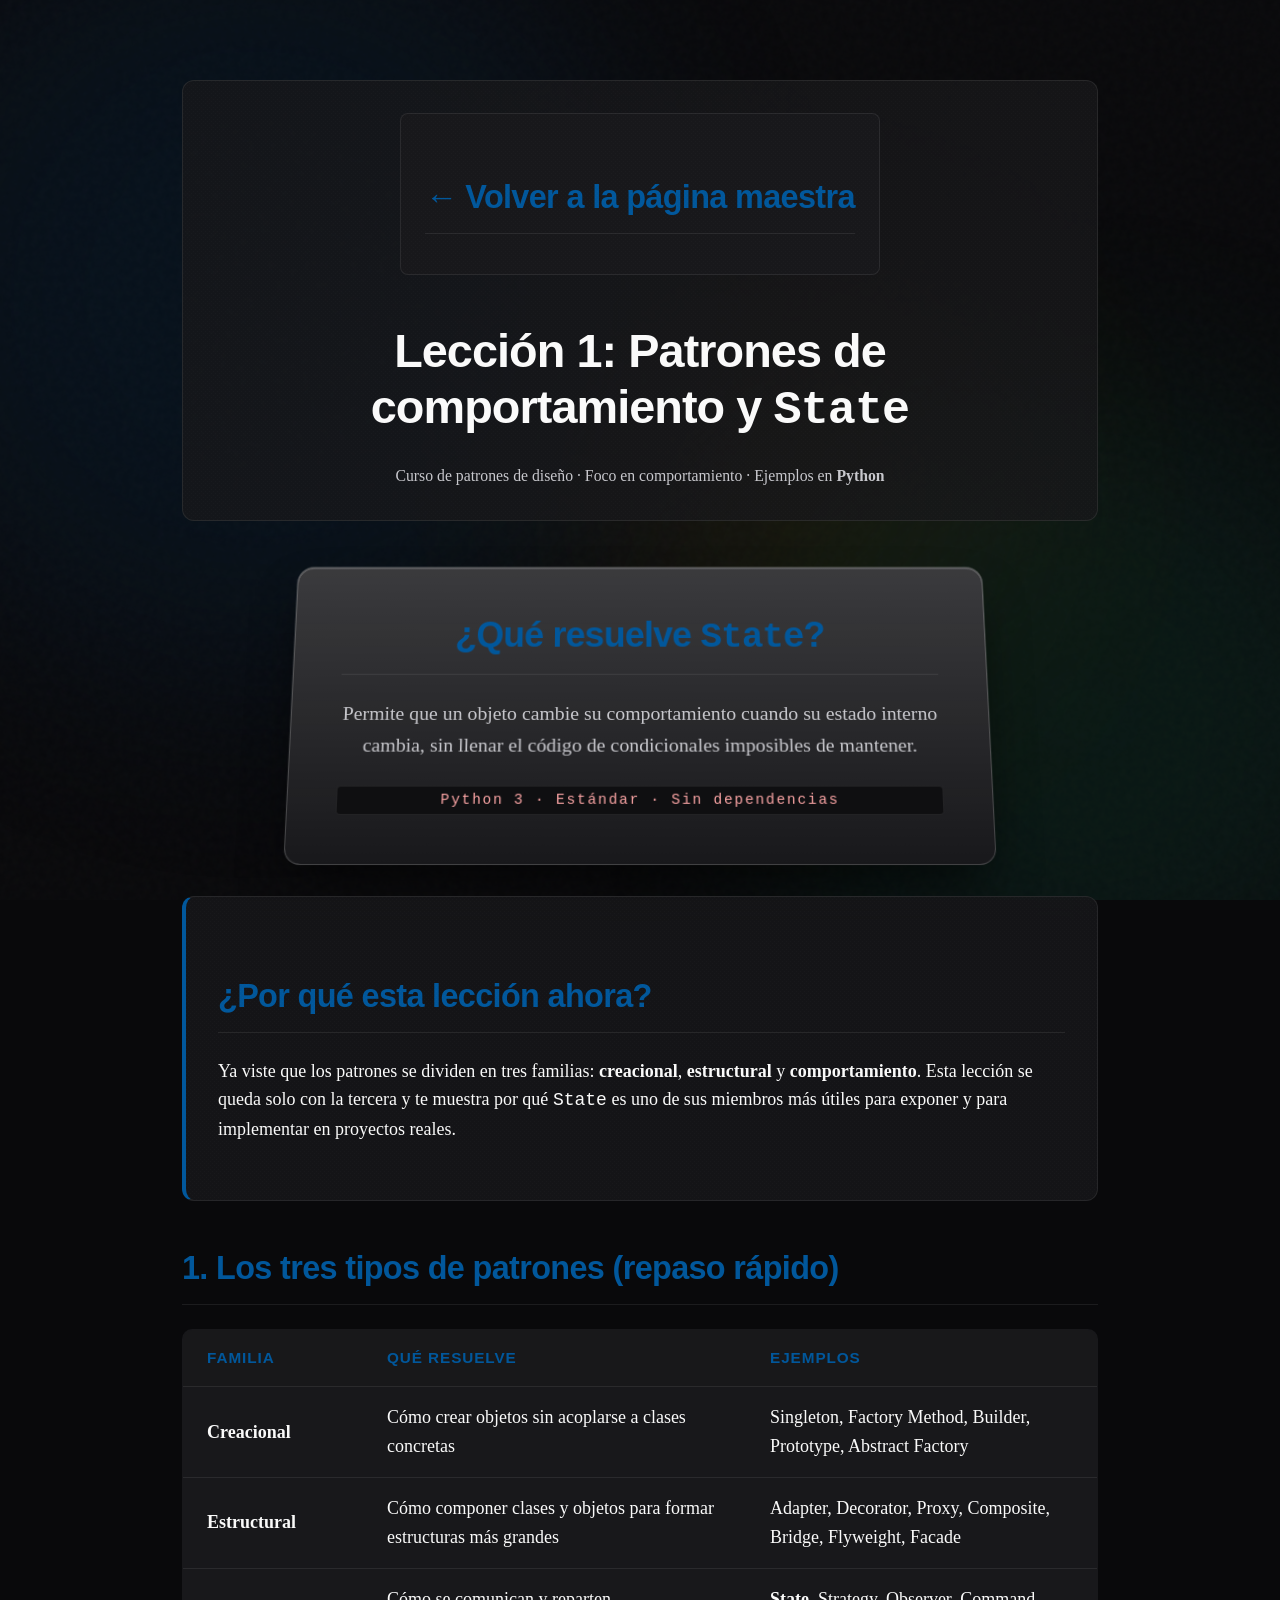
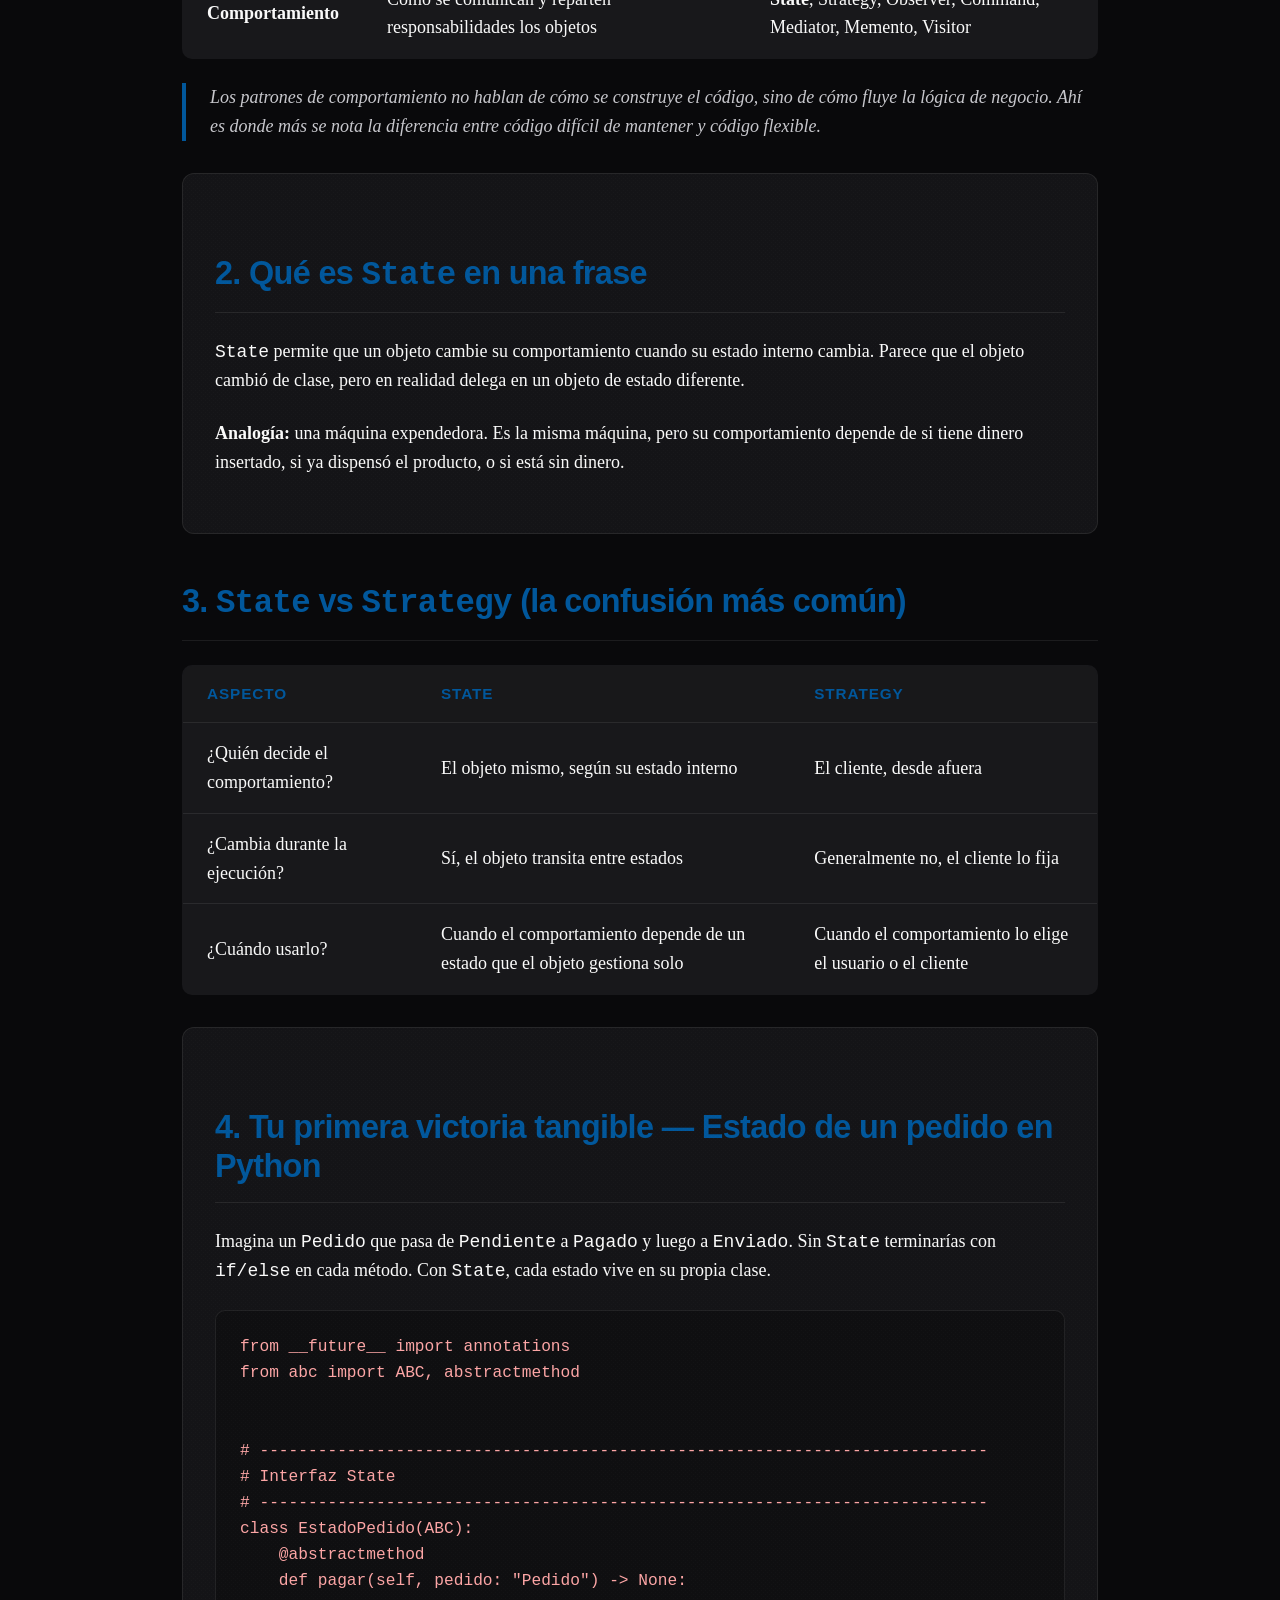
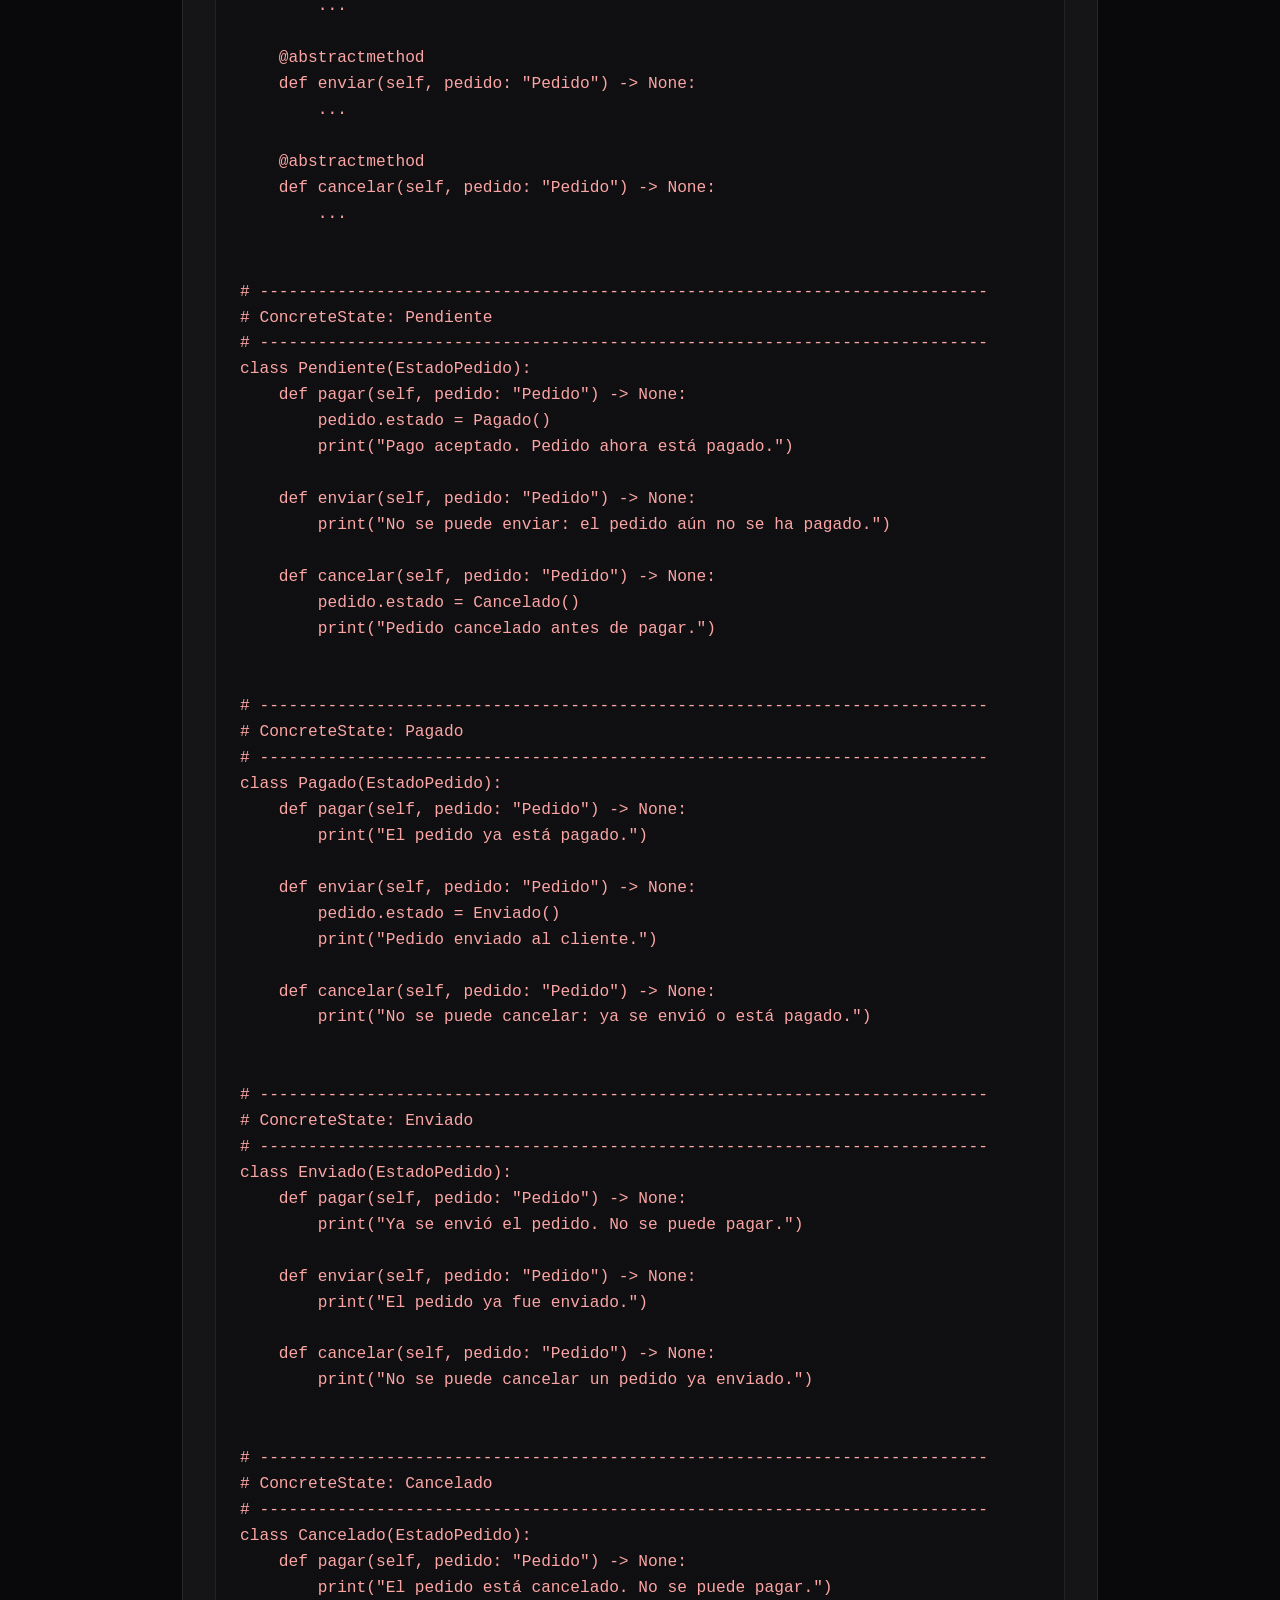
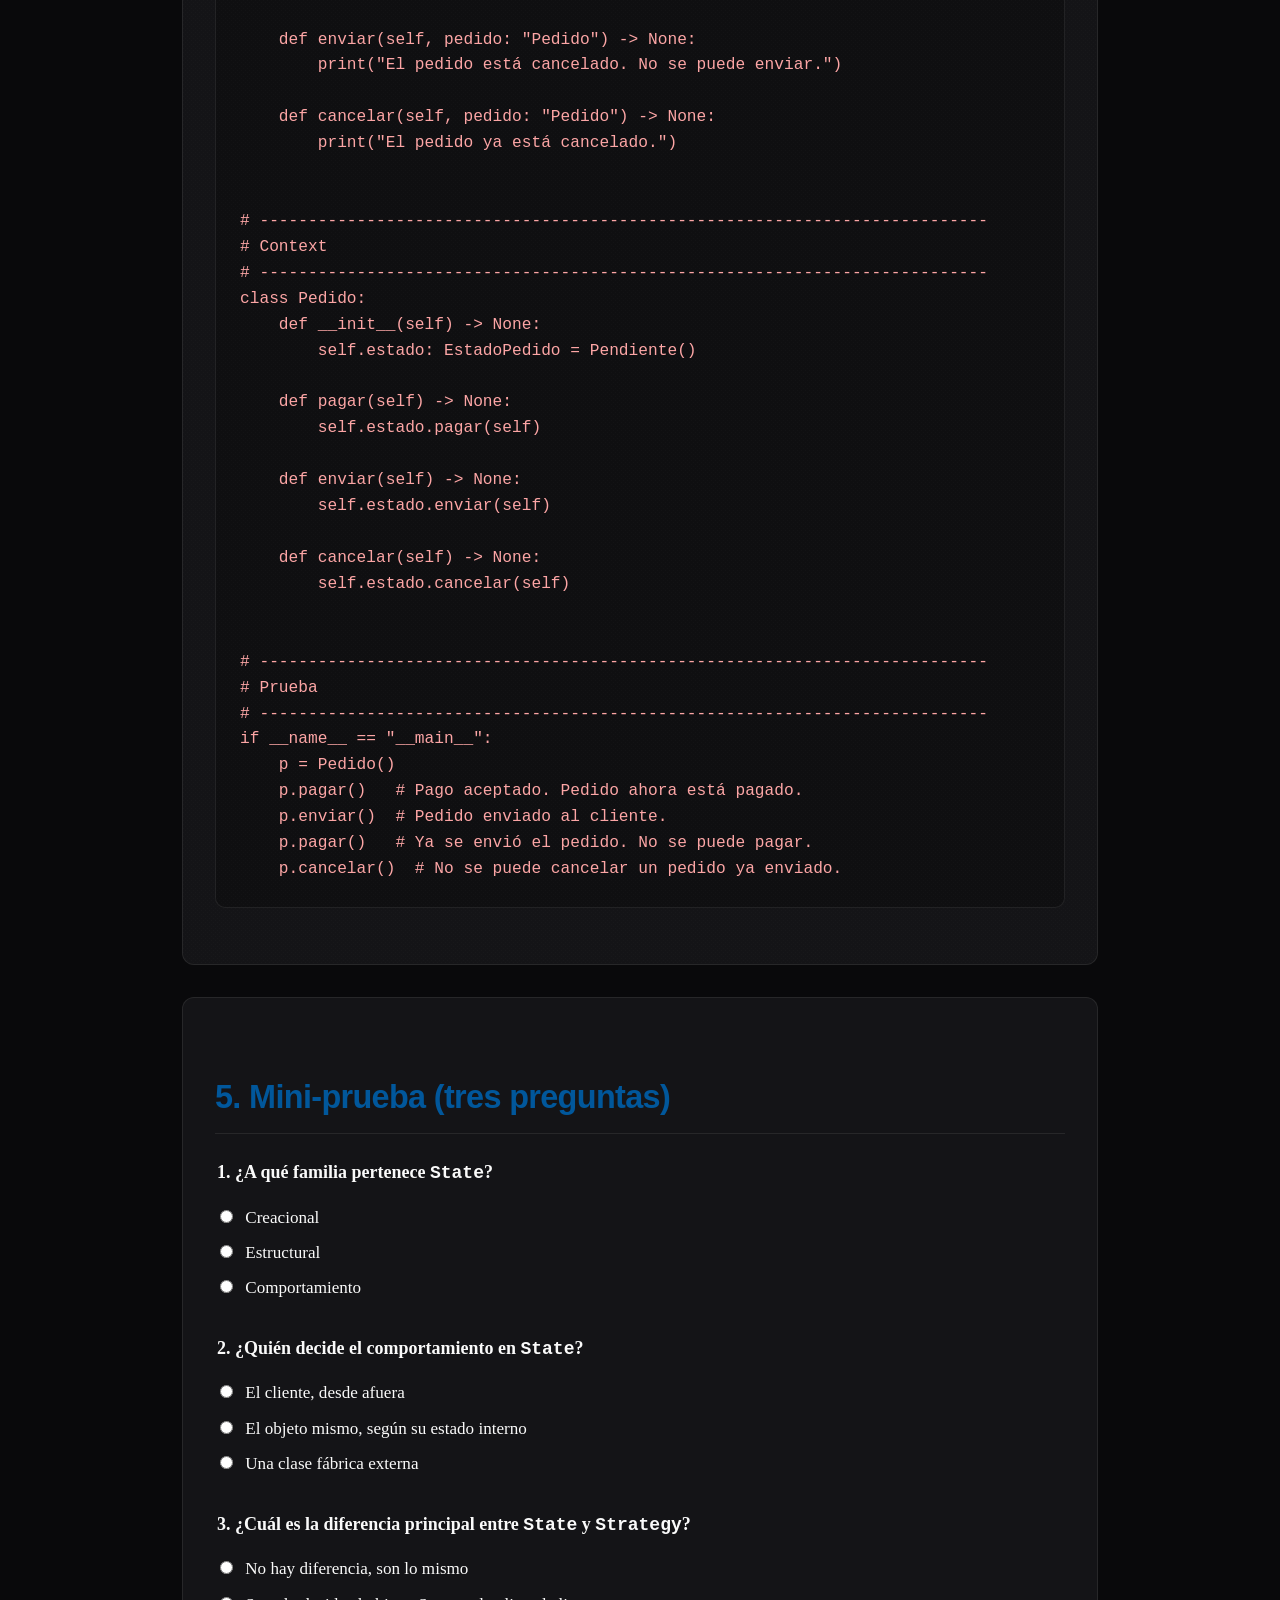
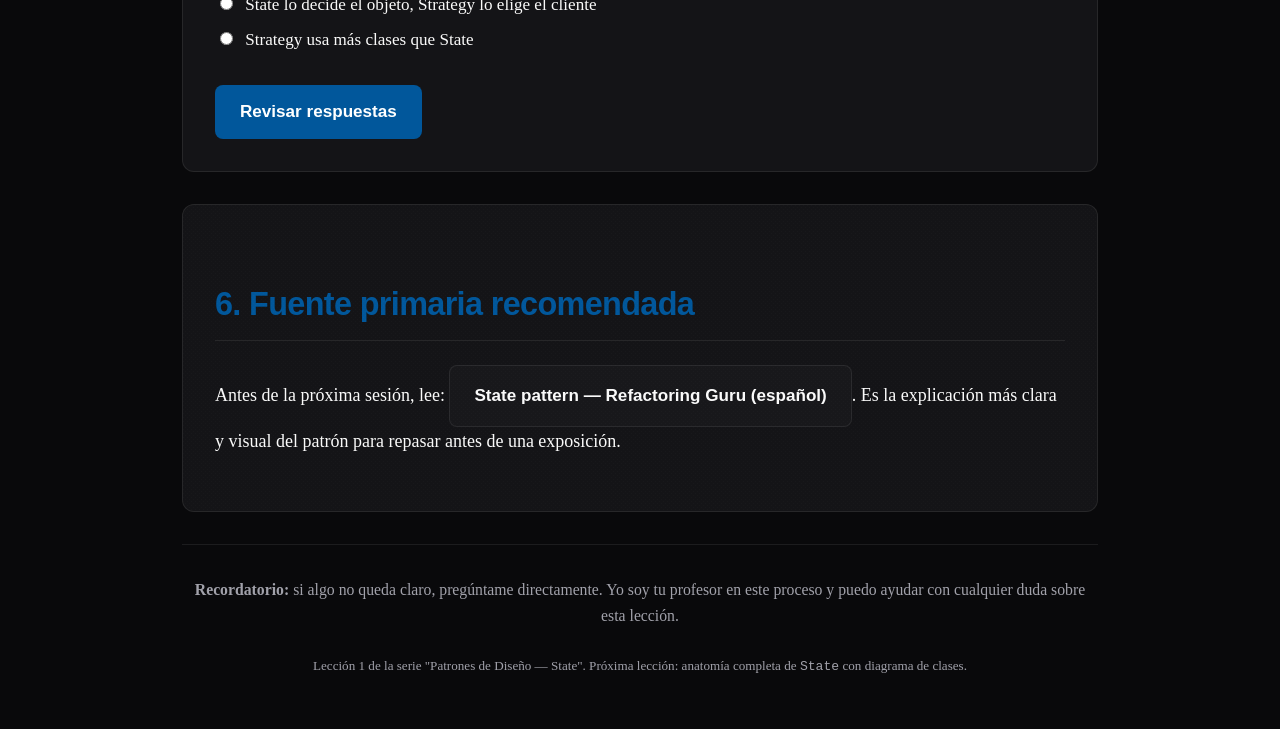
==== lessons/0001-patrones-comportamiento-state.html @ 90ff3091 "Initial commit" ====
<!DOCTYPE html>
<html lang="es">
<head>
<meta charset="UTF-8">
<meta name="viewport" content="width=device-width, initial-scale=1.0">
<title>Lección 1 — Patrones de comportamiento y State</title>
<link rel="stylesheet" href="../assets/style.css">
</head>
<body>
<div class="orbs">
  <div class="orb orb-1"></div>
  <div class="orb orb-2"></div>
  <div class="orb orb-3"></div>
</div>

<main>

<header class="fade-in stagger-1">
  <div class="card-glass" style="display:inline-block; text-align:center;">
    <a href="../index.html" style="text-decoration:none; color:inherit;">
      <h2>← Volver a la página maestra</h2>
    </a>
    <h1>Lección 1: Patrones de comportamiento y <code>State</code></h1>
    <p class="small" style="margin:var(--space-2) 0 0 0;">Curso de patrones de diseño · Foco en comportamiento · Ejemplos en <b>Python</b></p>
  </div>
</header>

<!-- Fase 6: Ultramock — Hero con chasis 3D -->
<section class="hero fade-in stagger-2">
  <div class="hero-frame">
    <div class="hero-chasis">
      <div class="specular"></div>
      <h2 style="margin-top:0; font-size:2rem;">¿Qué resuelve <code>State</code>?</h2>
      <p style="font-size:1.1rem; color:var(--text-muted); max-width:600px; margin:0 auto;">
        Permite que un objeto cambie su comportamiento cuando su estado interno cambia, sin llenar el código de condicionales imposibles de mantener.
      </p>
      <div class="metric" style="margin-top:var(--space-6);">Python 3 · Estándar · Sin dependencias</div>
    </div>
  </div>
</section>

<!-- Misión de la lección -->
<section class="mission-card card-glass fade-in stagger-3">
  <h2>¿Por qué esta lección ahora?</h2>
  <p>Ya viste que los patrones se dividen en tres familias: <strong>creacional</strong>, <strong>estructural</strong> y <strong>comportamiento</strong>. Esta lección se queda solo con la tercera y te muestra por qué <code>State</code> es uno de sus miembros más útiles para exponer y para implementar en proyectos reales.</p>
</section>

<!-- 1. Las tres familias -->
<section class="fade-in">
  <h2>1. Los tres tipos de patrones (repaso rápido)</h2>
  <table>
    <thead>
      <tr><th>Familia</th><th>Qué resuelve</th><th>Ejemplos</th></tr>
    </thead>
    <tbody>
      <tr>
        <td><strong>Creacional</strong></td>
        <td>Cómo crear objetos sin acoplarse a clases concretas</td>
        <td>Singleton, Factory Method, Builder, Prototype, Abstract Factory</td>
      </tr>
      <tr>
        <td><strong>Estructural</strong></td>
        <td>Cómo componer clases y objetos para formar estructuras más grandes</td>
        <td>Adapter, Decorator, Proxy, Composite, Bridge, Flyweight, Facade</td>
      </tr>
      <tr>
        <td><strong>Comportamiento</strong></td>
        <td>Cómo se comunican y reparten responsabilidades los objetos</td>
        <td><strong>State</strong>, Strategy, Observer, Command, Mediator, Memento, Visitor</td>
      </tr>
    </tbody>
  </table>
  <blockquote>
    Los patrones de comportamiento no hablan de cómo se <em>construye</em> el código, sino de cómo <em>fluye la lógica de negocio</em>. Ahí es donde más se nota la diferencia entre código difícil de mantener y código flexible.
  </blockquote>
</section>

<!-- 2. Qué es State -->
<section class="card-glass fade-in">
  <h2>2. Qué es <code>State</code> en una frase</h2>
  <p><code>State</code> permite que un objeto cambie su comportamiento cuando su estado interno cambia. Parece que el objeto cambió de clase, pero en realidad delega en un objeto de estado diferente.</p>
  <p><strong>Analogía:</strong> una máquina expendedora. Es la misma máquina, pero su comportamiento depende de si tiene dinero insertado, si ya dispensó el producto, o si está sin dinero.</p>
</section>

<!-- 3. State vs Strategy -->
<section class="fade-in">
  <h2>3. <code>State</code> vs <code>Strategy</code> (la confusión más común)</h2>
  <table>
    <thead>
      <tr><th>Aspecto</th><th>State</th><th>Strategy</th></tr>
    </thead>
    <tbody>
      <tr>
        <td>¿Quién decide el comportamiento?</td>
        <td>El objeto mismo, según su estado interno</td>
        <td>El cliente, desde afuera</td>
      </tr>
      <tr>
        <td>¿Cambia durante la ejecución?</td>
        <td>Sí, el objeto transita entre estados</td>
        <td>Generalmente no, el cliente lo fija</td>
      </tr>
      <tr>
        <td>¿Cuándo usarlo?</td>
        <td>Cuando el comportamiento depende de un estado que el objeto gestiona solo</td>
        <td>Cuando el comportamiento lo elige el usuario o el cliente</td>
      </tr>
    </tbody>
  </table>
</section>

<!-- 4. Ejemplo en Python -->
<section class="card-glass fade-in">
  <h2>4. Tu primera victoria tangible — Estado de un pedido en Python</h2>
  <p>Imagina un <code>Pedido</code> que pasa de <code>Pendiente</code> a <code>Pagado</code> y luego a <code>Enviado</code>. Sin <code>State</code> terminarías con <code>if/else</code> en cada método. Con <code>State</code>, cada estado vive en su propia clase.</p>

  <pre><code class="language-python">from __future__ import annotations
from abc import ABC, abstractmethod


# ---------------------------------------------------------------------------
# Interfaz State
# ---------------------------------------------------------------------------
class EstadoPedido(ABC):
    @abstractmethod
    def pagar(self, pedido: "Pedido") -> None:
        ...

    @abstractmethod
    def enviar(self, pedido: "Pedido") -> None:
        ...

    @abstractmethod
    def cancelar(self, pedido: "Pedido") -> None:
        ...


# ---------------------------------------------------------------------------
# ConcreteState: Pendiente
# ---------------------------------------------------------------------------
class Pendiente(EstadoPedido):
    def pagar(self, pedido: "Pedido") -> None:
        pedido.estado = Pagado()
        print("Pago aceptado. Pedido ahora está pagado.")

    def enviar(self, pedido: "Pedido") -> None:
        print("No se puede enviar: el pedido aún no se ha pagado.")

    def cancelar(self, pedido: "Pedido") -> None:
        pedido.estado = Cancelado()
        print("Pedido cancelado antes de pagar.")


# ---------------------------------------------------------------------------
# ConcreteState: Pagado
# ---------------------------------------------------------------------------
class Pagado(EstadoPedido):
    def pagar(self, pedido: "Pedido") -> None:
        print("El pedido ya está pagado.")

    def enviar(self, pedido: "Pedido") -> None:
        pedido.estado = Enviado()
        print("Pedido enviado al cliente.")

    def cancelar(self, pedido: "Pedido") -> None:
        print("No se puede cancelar: ya se envió o está pagado.")


# ---------------------------------------------------------------------------
# ConcreteState: Enviado
# ---------------------------------------------------------------------------
class Enviado(EstadoPedido):
    def pagar(self, pedido: "Pedido") -> None:
        print("Ya se envió el pedido. No se puede pagar.")

    def enviar(self, pedido: "Pedido") -> None:
        print("El pedido ya fue enviado.")

    def cancelar(self, pedido: "Pedido") -> None:
        print("No se puede cancelar un pedido ya enviado.")


# ---------------------------------------------------------------------------
# ConcreteState: Cancelado
# ---------------------------------------------------------------------------
class Cancelado(EstadoPedido):
    def pagar(self, pedido: "Pedido") -> None:
        print("El pedido está cancelado. No se puede pagar.")

    def enviar(self, pedido: "Pedido") -> None:
        print("El pedido está cancelado. No se puede enviar.")

    def cancelar(self, pedido: "Pedido") -> None:
        print("El pedido ya está cancelado.")


# ---------------------------------------------------------------------------
# Context
# ---------------------------------------------------------------------------
class Pedido:
    def __init__(self) -> None:
        self.estado: EstadoPedido = Pendiente()

    def pagar(self) -> None:
        self.estado.pagar(self)

    def enviar(self) -> None:
        self.estado.enviar(self)

    def cancelar(self) -> None:
        self.estado.cancelar(self)


# ---------------------------------------------------------------------------
# Prueba
# ---------------------------------------------------------------------------
if __name__ == "__main__":
    p = Pedido()
    p.pagar()   # Pago aceptado. Pedido ahora está pagado.
    p.enviar()  # Pedido enviado al cliente.
    p.pagar()   # Ya se envió el pedido. No se puede pagar.
    p.cancelar()  # No se puede cancelar un pedido ya enviado.</code></pre>
</section>

<!-- 5. Quiz -->
<section class="quiz fade-in">
  <h2>5. Mini-prueba (tres preguntas)</h2>
  <form id="quiz1">
    <fieldset style="border:none; padding:0; margin:0 0 var(--space-6) 0;">
      <legend style="font-weight:600; color:var(--text); margin-bottom:var(--space-2); font-size:1rem;">1. ¿A qué familia pertenece <code>State</code>?</legend>
      <label style="display:block; margin:var(--space-2) 0;"><input type="radio" name="q1" value="a"> Creacional</label>
      <label style="display:block; margin:var(--space-2) 0;"><input type="radio" name="q1" value="b"> Estructural</label>
      <label style="display:block; margin:var(--space-2) 0;"><input type="radio" name="q1" value="c"> Comportamiento</label>
    </fieldset>

    <fieldset style="border:none; padding:0; margin:0 0 var(--space-6) 0;">
      <legend style="font-weight:600; color:var(--text); margin-bottom:var(--space-2); font-size:1rem;">2. ¿Quién decide el comportamiento en <code>State</code>?</legend>
      <label style="display:block; margin:var(--space-2) 0;"><input type="radio" name="q2" value="a"> El cliente, desde afuera</label>
      <label style="display:block; margin:var(--space-2) 0;"><input type="radio" name="q2" value="b"> El objeto mismo, según su estado interno</label>
      <label style="display:block; margin:var(--space-2) 0;"><input type="radio" name="q2" value="c"> Una clase fábrica externa</label>
    </fieldset>

    <fieldset style="border:none; padding:0; margin:0 0 var(--space-6) 0;">
      <legend style="font-weight:600; color:var(--text); margin-bottom:var(--space-2); font-size:1rem;">3. ¿Cuál es la diferencia principal entre <code>State</code> y <code>Strategy</code>?</legend>
      <label style="display:block; margin:var(--space-2) 0;"><input type="radio" name="q3" value="a"> No hay diferencia, son lo mismo</label>
      <label style="display:block; margin:var(--space-2) 0;"><input type="radio" name="q3" value="b"> State lo decide el objeto, Strategy lo elige el cliente</label>
      <label style="display:block; margin:var(--space-2) 0;"><input type="radio" name="q3" value="c"> Strategy usa más clases que State</label>
    </fieldset>

    <button type="button" class="btn btn-primary" onclick="checkQuiz()">Revisar respuestas</button>
  </form>
  <div id="feedback1" class="feedback"></div>
</section>

<!-- 6. Fuente y cierre -->
<section class="card-glass fade-in">
  <h2>6. Fuente primaria recomendada</h2>
  <p>Antes de la próxima sesión, lee: <a href="https://refactoring.guru/es/design-patterns/state" target="_blank" rel="noopener noreferrer">State pattern — Refactoring Guru (español)</a>. Es la explicación más clara y visual del patrón para repasar antes de una exposición.</p>
</section>

<footer class="footer fade-in">
  <p><strong>Recordatorio:</strong> si algo no queda claro, pregúntame directamente. Yo soy tu profesor en este proceso y puedo ayudar con cualquier duda sobre esta lección.</p>
  <p><small>Lección 1 de la serie "Patrones de Diseño — State". Próxima lección: anatomía completa de <code>State</code> con diagrama de clases.</small></p>
</footer>

</main>

<script>
function checkQuiz() {
  const answers = { q1: 'c', q2: 'b', q3: 'b' };
  const form = document.getElementById('quiz1');
  const feedback = document.getElementById('feedback1');
  let correct = 0;
  let total = 0;

  for (const [key, correctVal] of Object.entries(answers)) {
    const radios = form.elements[key];
    let chosen = null;
    for (const radio of radios) {
      if (radio.checked) chosen = radio.value;
    }
    total++;
    if (chosen === correctVal) correct++;
  }

  feedback.style.display = 'block';
  if (correct === total) {
    feedback.className = 'feedback ok';
    feedback.textContent = `Correcto: ${correct}/${total}. Entendiste la idea central de State y su diferencia con Strategy.`;
  } else {
    feedback.className = 'feedback err';
    feedback.textContent = `Tienes ${correct}/${total} correctas. Repasa la sección 3 y vuelve a intentarlo.`;
  }
}
</script>
</body>
</html>
---- assets/style.css ----
/* ==========================================================================
   PATRONES DE DISEÑO — Teaching Workspace
   Workflow aplicado: 9 fases (Graphify, Ponytail, Backgrounds Supply,
   Interfaces, High End Visual Design, Ultramock, Ditther, Animos, Impeccable)
   ========================================================================== */

/* ---------- Fase 3: Backgrounds Supply — Lienzo atmosférico ---------- */
:root {
  /* Escala modular 4px/8px (Fase 4: Interfaces) */
  --space-2: 8px;
  --space-4: 16px;
  --space-6: 24px;
  --space-8: 32px;
  --space-12: 48px;

  /* Paleta neutra oscura (Fase 3) — sin #000000 ni #ffffff planos */
  --bg-base: #09090b;           /* zinc-950 */
  --bg-surface: #18181b;        /* zinc-900 */
  --bg-glass: rgba(24, 24, 27, 0.8);
  --text: #fafafa;
  --text-muted: #c7c7cc;
  --text-dim: #a1a1aa;
  --accent: #01579b;
  --accent-glow: rgba(1, 87, 155, 0.35);
  --accent-bg: rgba(1, 87, 155, 0.12);
  --border: rgba(255, 255, 255, 0.08);
  --border-strong: rgba(255, 255, 255, 0.18);
  --code-bg: #0f0f11;
  --code-text: #fca5a5;

  /* Estados táctiles (Fase 4) */
  --transition: 180ms ease;     /* Fase 8: 150-200ms micro-interacciones */
}

* { box-sizing: border-box; }

html {
  scroll-behavior: smooth;
  font-size: 18px;
  line-height: 1.6;
}

body {
  background: var(--bg-base);
  color: var(--text);
  font-family: "Georgia", "Times New Roman", serif;
  margin: 0;
  padding: 0;
  min-height: 100vh;
}

/* Capa de ruido SVG monocromático 3% (Fase 3 + Fase 7 Ditther sutil) */
body::before {
  content: "";
  position: fixed;
  inset: 0;
  background-image: url("data:image/svg+xml,%3Csvg viewBox='0 0 200 200' xmlns='http://www.w3.org/2000/svg'%3E%3Cfilter id='n'%3E%3CfeTurbulence type='fractalNoise' baseFrequency='0.65' numOctaves='3' stitchTiles='stitch'/%3E%3C/filter%3E%3Crect width='100%25' height='100%25' filter='url(%23n)' opacity='0.025'/%3E%3C/svg%3E");
  pointer-events: none;
  z-index: 0;
}

/* ---------- Fase 6: Ultramock — Orbes de luz (Fase 3) ---------- */
.orbs {
  position: fixed;
  inset: 0;
  z-index: 1;
  pointer-events: none;
  overflow: hidden;
}
.orb {
  position: absolute;
  border-radius: 50%;
  filter: blur(120px);          /* Fase 3: blur-[120px] */
  opacity: 0.35;
  animation: float 14s ease-in-out infinite;
}
.orb-1 { top: -10%; left: -10%; width: 60vw; height: 60vw; background: var(--accent-glow); animation-delay: 0s; }
.orb-2 { bottom: -15%; right: -10%; width: 50vw; height: 50vw; background: rgba(16, 185, 129, 0.25); animation-delay: -5s; }
.orb-3 { top: 30%; left: 45%; width: 35vw; height: 35vw; background: rgba(234, 179, 8, 0.18); animation-delay: -10s; }

@keyframes float {
  0%, 100% { transform: translate(0, 0) scale(1); }
  50% { transform: translate(20px, -30px) scale(1.05); }
}

/* ---------- Fase 2: Ponytail — Semántica HTML5 nativa ---------- */
main {
  position: relative;
  z-index: 2;
  max-width: 980px;
  margin: 0 auto;
  padding: var(--space-12) var(--space-8);
}

header, footer, nav, article, section, dialog {
  display: block;
}

/* ---------- Fase 4: Interfaces — Tarjetas de cristal ---------- */
.card-glass {
  background: var(--bg-glass);
  backdrop-filter: blur(16px);
  -webkit-backdrop-filter: blur(16px);
  border: 1px solid var(--border);
  border-radius: 12px;
  padding: var(--space-8);
  margin: var(--space-8) 0;
  position: relative;
  overflow: hidden;
}

/* Ditther sutil solo en acentos gráficos, nunca en texto funcional (Fase 7) */
.card-glass::after {
  content: "";
  position: absolute;
  inset: 0;
  background-image: url("data:image/svg+xml,%3Csvg width='4' height='4' viewBox='0 0 4 4' xmlns='http://www.w3.org/2000/svg'%3E%3Cpath fill='%23ffffff' fill-opacity='0.03' d='M0 0h1v1H0zM2 2h1v1H2z'/%3E%3C/svg%3E");
  pointer-events: none;
  opacity: 0.5;
}

/* Estados táctiles en interactivos (Fase 4) */
.btn, .lesson-card, a {
  display: inline-flex;
  align-items: center;
  gap: var(--space-2);
  padding: var(--space-4) var(--space-6);
  background: var(--bg-surface);
  border: 1px solid var(--border);
  color: var(--text);
  text-decoration: none;
  border-radius: 8px;
  font-family: "Helvetica Neue", Helvetica, Arial, sans-serif;
  font-size: 0.95rem;
  font-weight: 600;
  cursor: pointer;
  transition: transform var(--transition), border-color var(--transition), box-shadow var(--transition), opacity var(--transition);
}

.btn:hover, .lesson-card:hover, a:hover {
  transform: translateY(-4px);           /* Fase 4: hover -translate-y-0.5 */
  border-color: var(--border-strong);
  box-shadow: 0 12px 28px -8px rgba(0, 0, 0, 0.5);
}

.btn:active, .lesson-card:active {
  transform: scale(0.98);                /* Fase 4: active scale-[0.98] */
}

.btn:focus-visible, .lesson-card:focus-visible, a:focus-visible {
  outline: 2px solid var(--accent);
  outline-offset: 2px;
}

.btn-primary {
  background: var(--accent);
  border-color: transparent;
  color: #ffffff;
}
.btn-primary:hover {
  background: #0369a1;
  box-shadow: 0 0 0 4px var(--accent-glow);
}

/* ---------- Fase 5: High End Visual Design — Tipografía y jerarquía ---------- */
h1, h2, h3, h4 {
  font-family: "Helvetica Neue", Helvetica, Arial, sans-serif;
  font-weight: 700;
  line-height: 1.2;
  margin: var(--space-12) 0 var(--space-6) 0;
  letter-spacing: -0.02em;
}

h1 { font-size: 2.6rem; color: var(--text); }
h2 { font-size: 1.8rem; color: var(--accent); border-bottom: 1px solid var(--border); padding-bottom: var(--space-4); }
h3 { font-size: 1.3rem; color: var(--text); }

p { margin: 0 0 var(--space-6) 0; }

.small, .caption {
  font-size: 0.875rem;
  color: var(--text-muted);
}

/* Badges y métricas: monospace tracking-wider (Fase 5) */
.badge, .metric {
  font-family: "Consolas", "Monaco", monospace;
  font-size: 0.8rem;
  letter-spacing: 0.12em;               /* tracking-wider */
  background: var(--code-bg);
  padding: 2px 8px;
  border-radius: 4px;
  color: var(--code-text);
  border: 1px solid var(--border);
}

/* ---------- Fase 5: Bento Grids asimétricos ---------- */
.bento-grid {
  display: grid;
  grid-template-columns: repeat(auto-fit, minmax(300px, 1fr));
  gap: var(--space-8);
  margin: var(--space-12) 0;
}

.bento-wide { grid-column: span 2; }

/* ---------- Fase 6: Ultramock — Chasis 3D del Hero ---------- */
.hero {
  position: relative;
  padding: var(--space-16) 0 var(--space-12) 0;
  text-align: center;
}

.hero-frame {
  perspective: 1200px;                  /* Fase 6: perspectiva CSS */
  transform-style: preserve-3d;
  display: inline-block;
}

.hero-chasis {
  transform: rotateX(10deg);            /* Fase 6: ángulo sutil */
  transform-style: preserve-3d;
  position: relative;
  padding: var(--space-12);
  background: var(--bg-surface);
  border: 1px solid var(--border-strong);
  border-radius: 16px;
  box-shadow:
    0 25px 50px -12px rgba(0, 0, 0, 0.6),
    inset 0 1px 0 rgba(255, 255, 255, 0.15);   /* Fase 6: biseles de cristal */
}

.hero-chasis::before {
  content: "";
  position: absolute;
  top: 0; left: 0; right: 0; bottom: 0;
  border-radius: 16px;
  padding: 1px;
  background: linear-gradient(135deg, rgba(255,255,255,0.2), rgba(255,255,255,0.05));
  -webkit-mask: linear-gradient(#fff 0 0) padding-box, linear-gradient(#fff 0 0) border-box;
  -webkit-mask-composite: destination-out;
  mask-composite: exclude;
  pointer-events: none;
}

.specular {
  position: absolute;
  top: -2px; left: -2px; right: -2px; bottom: -2px;
  border-radius: 18px;
  background: linear-gradient(to bottom, rgba(255,255,255,0.15), transparent);
  pointer-events: none;
  z-index: -1;
}

/* ---------- Fase 8: Animos — Entradas escalonadas ---------- */
.fade-in {
  opacity: 0;
  transform: translateY(12px);
  animation: fadeUp var(--transition) forwards;
}

@keyframes fadeUp {
  to { opacity: 1; transform: translateY(0); }
}

.stagger-1 { animation-delay: 80ms; }
.stagger-2 { animation-delay: 160ms; }
.stagger-3 { animation-delay: 240ms; }

@media (prefers-reduced-motion: reduce) {   /* Fase 8: respeto a preferencias */
  *, *::before, *::after {
    animation-duration: 0.01ms !important;
    animation-iteration-count: 1 !important;
    transition-duration: 0.01ms !important;
  }
  .orb { animation: none; }
}

/* ---------- Componentes de lección ---------- */
.mission-card {
  border-left: 4px solid var(--accent);
}

.quiz {
  background: var(--bg-glass);
  border: 1px solid var(--border);
  border-radius: 12px;
  padding: var(--space-8);
}

.quiz label {
  display: block;
  margin: var(--space-4) 0;
  cursor: pointer;
  font-size: 0.95rem;
}

.quiz input { margin-right: var(--space-2); }

.feedback {
  margin-top: var(--space-6);
  padding: var(--space-4) var(--space-6);
  border-radius: 8px;
  display: none;
  font-size: 0.95rem;
}
.feedback.ok {
  background: rgba(16, 185, 129, 0.15);
  color: #6ee7b7;
  border: 1px solid rgba(16, 185, 129, 0.35);
}
.feedback.err {
  background: rgba(248, 113, 113, 0.15);
  color: #fca5a5;
  border: 1px solid rgba(248, 113, 113, 0.35);
}

pre {
  background: var(--code-bg);
  border: 1px solid var(--border);
  border-radius: 10px;
  padding: var(--space-6);
  overflow-x: auto;
  margin: var(--space-6) 0;
}
pre code {
  font-family: "Consolas", "Monaco", monospace;
  font-size: 0.9rem;
  color: var(--code-text);
  display: block;
}

table {
  width: 100%;
  border-collapse: collapse;
  margin: var(--space-6) 0;
  background: var(--bg-surface);
  border: 1px solid var(--border);
  border-radius: 10px;
  overflow: hidden;
}
th, td {
  padding: var(--space-4) var(--space-6);
  text-align: left;
  border-bottom: 1px solid var(--border);
}
th {
  background: var(--bg-glass);
  color: var(--accent);
  font-family: "Helvetica Neue", Helvetica, Arial, sans-serif;
  font-size: 0.85rem;
  letter-spacing: 0.06em;
  text-transform: uppercase;
}

blockquote {
  border-left: 4px solid var(--accent);
  margin: var(--space-6) 0;
  padding-left: var(--space-6);
  color: var(--text-muted);
  font-style: italic;
}

.footer {
  margin-top: var(--space-16);
  padding-top: var(--space-8);
  border-top: 1px solid var(--border);
  color: var(--text-dim);
  font-size: 0.875rem;
  text-align: center;
}

@media (max-width: 640px) {
  main { padding: var(--space-8) var(--space-4); }
  h1 { font-size: 2rem; }
  .bento-wide { grid-column: span 1; }
  .hero-chasis { padding: var(--space-6); }
}
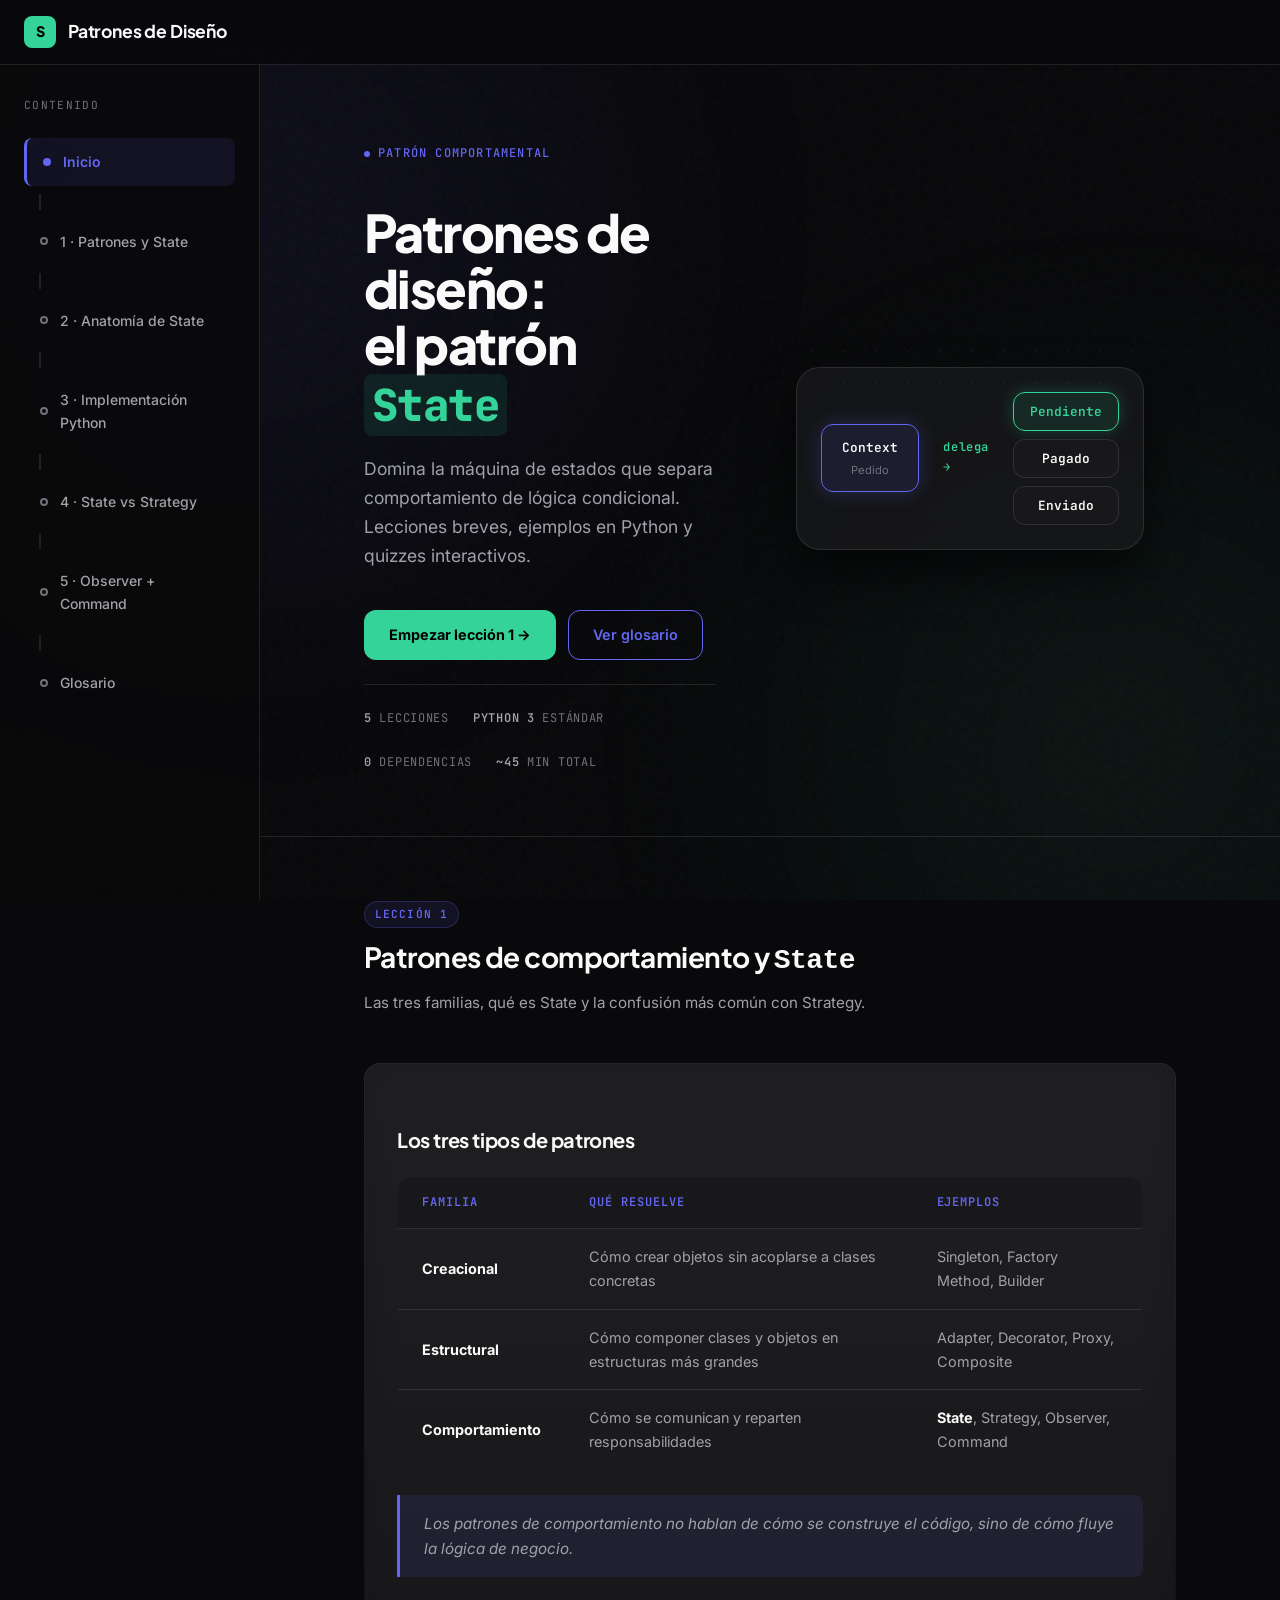
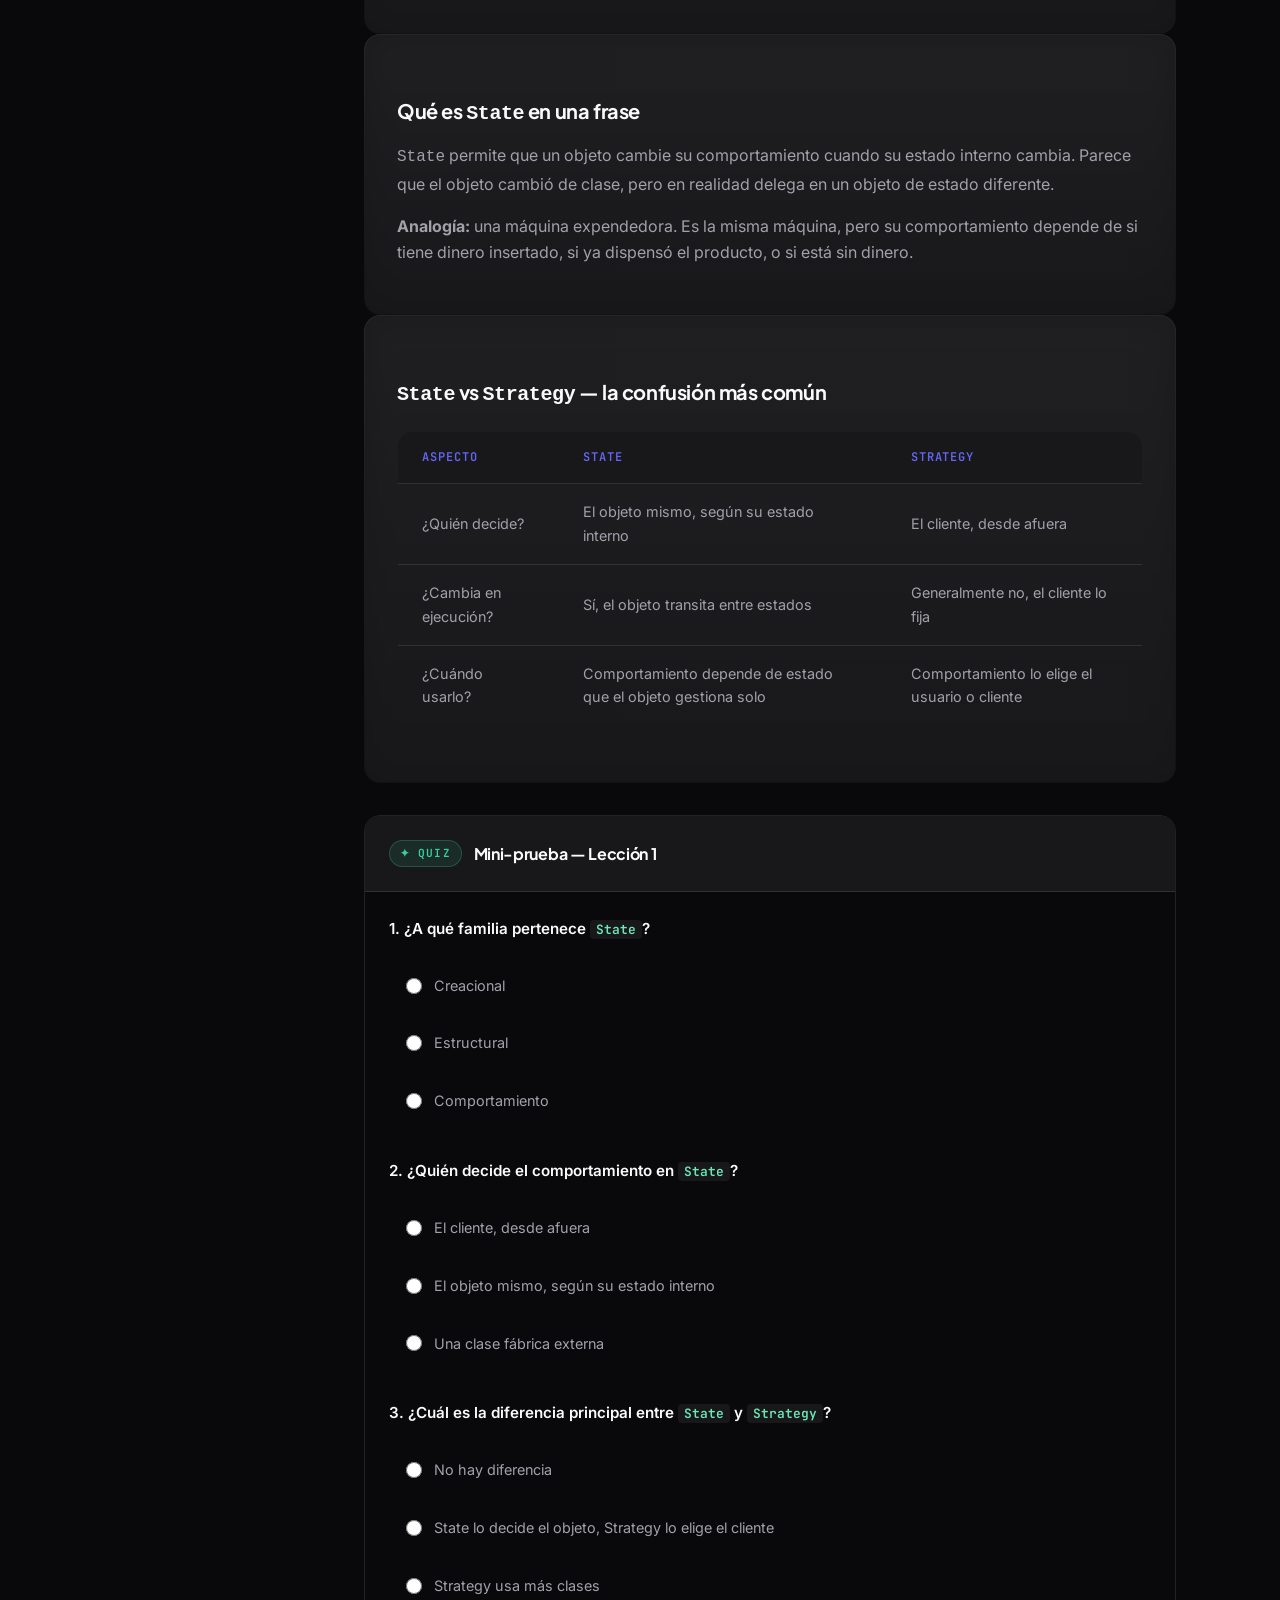
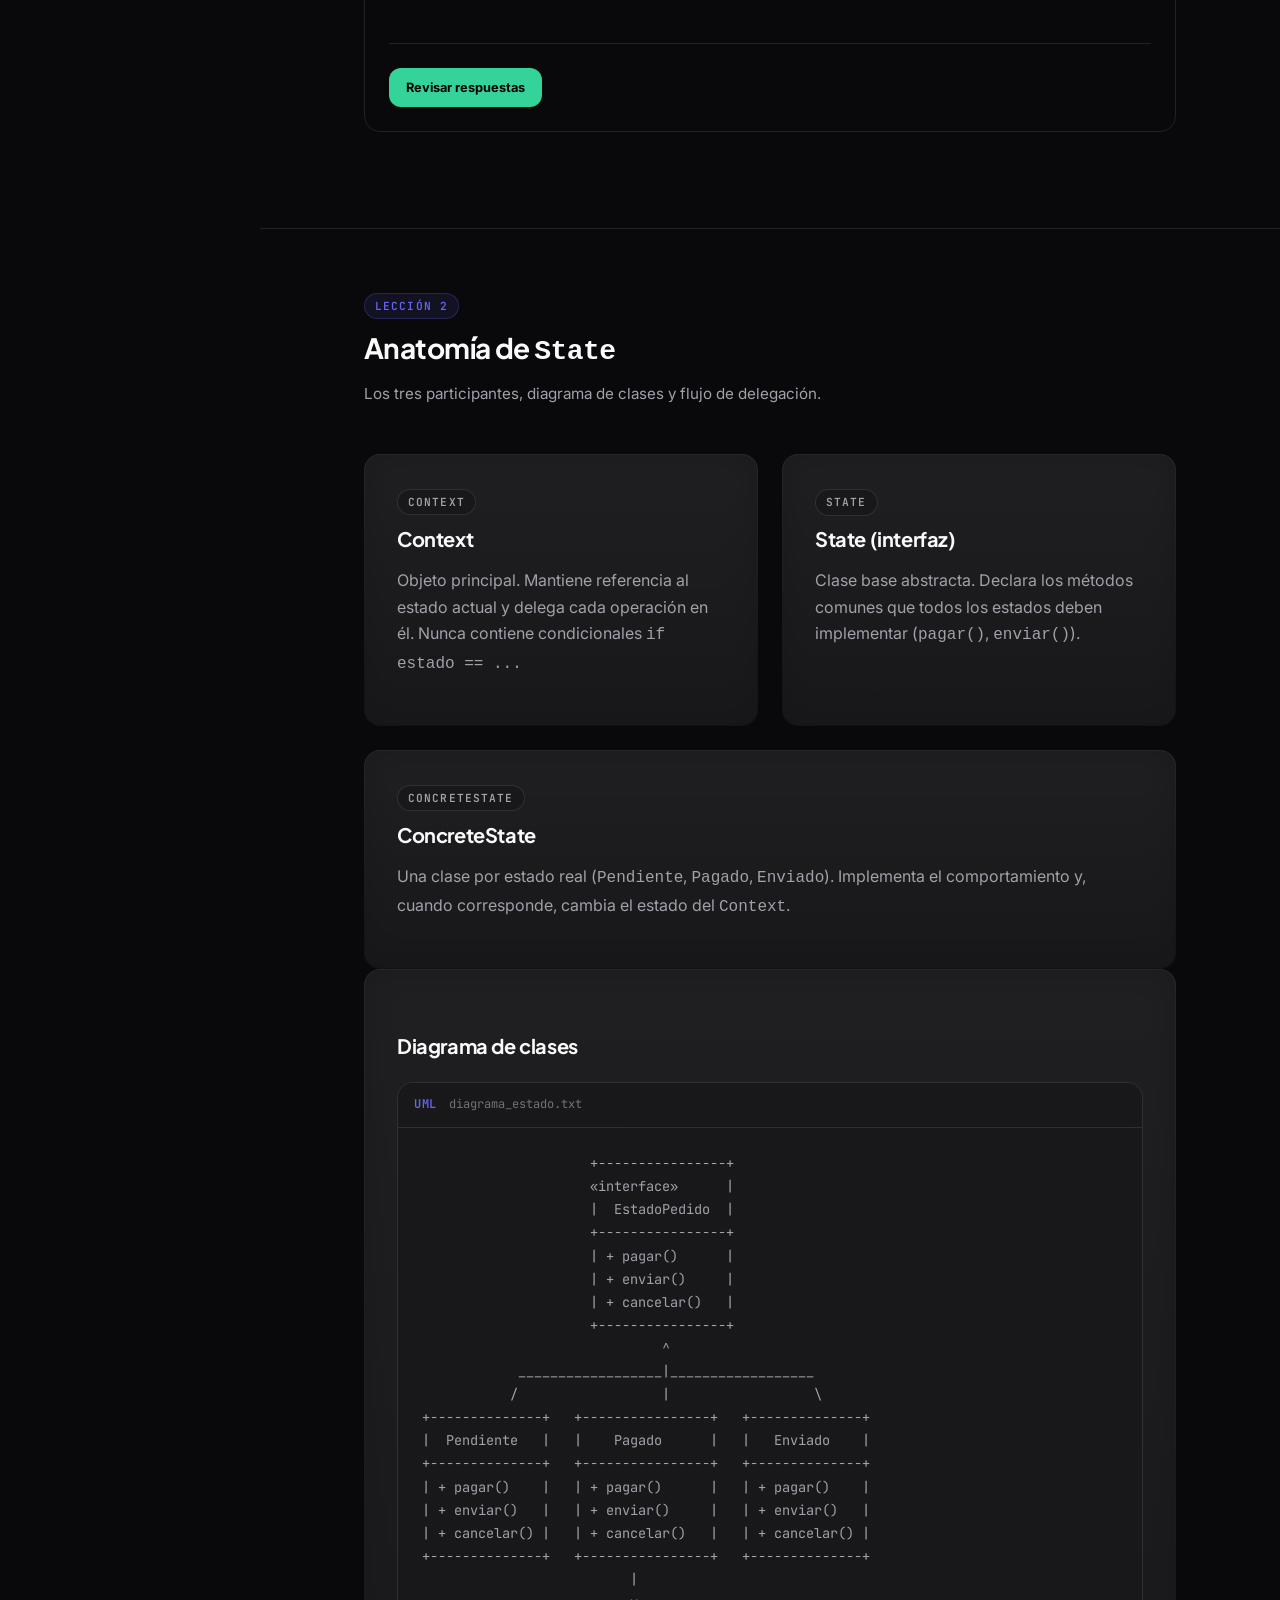
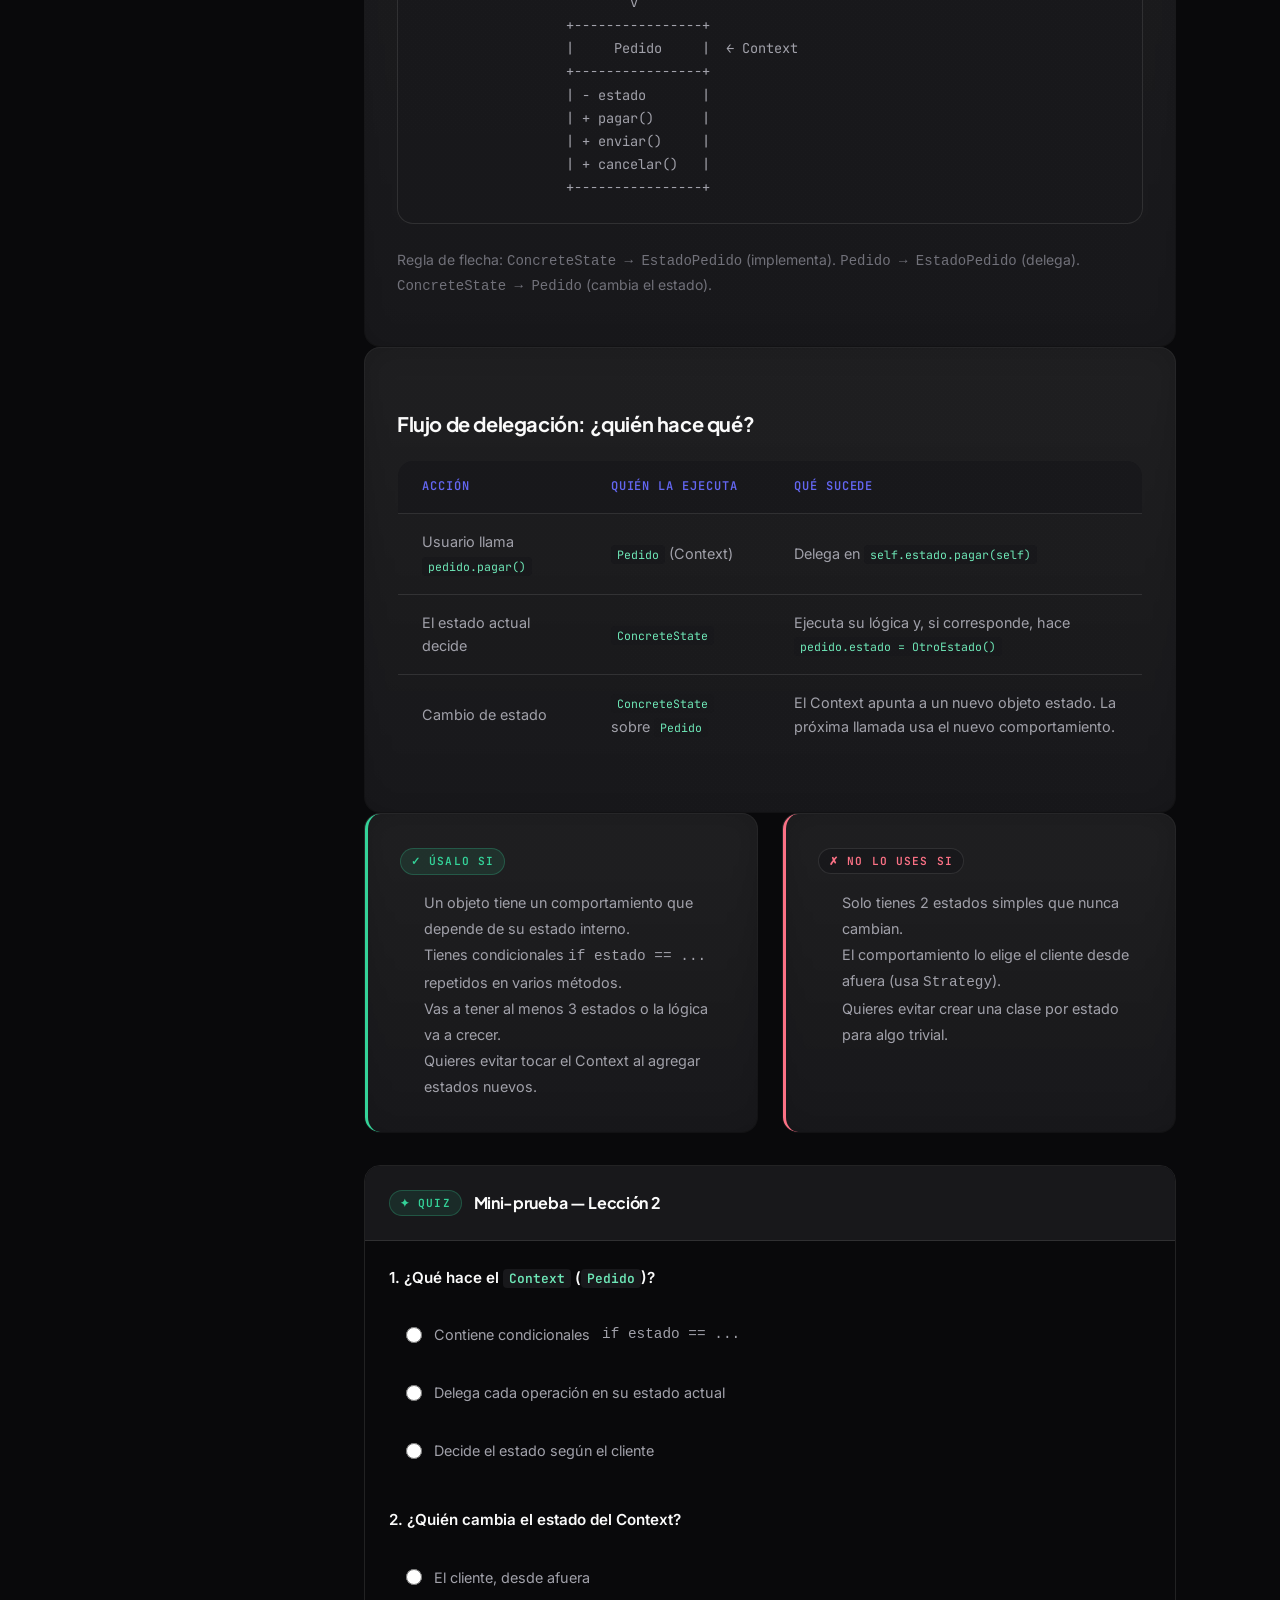
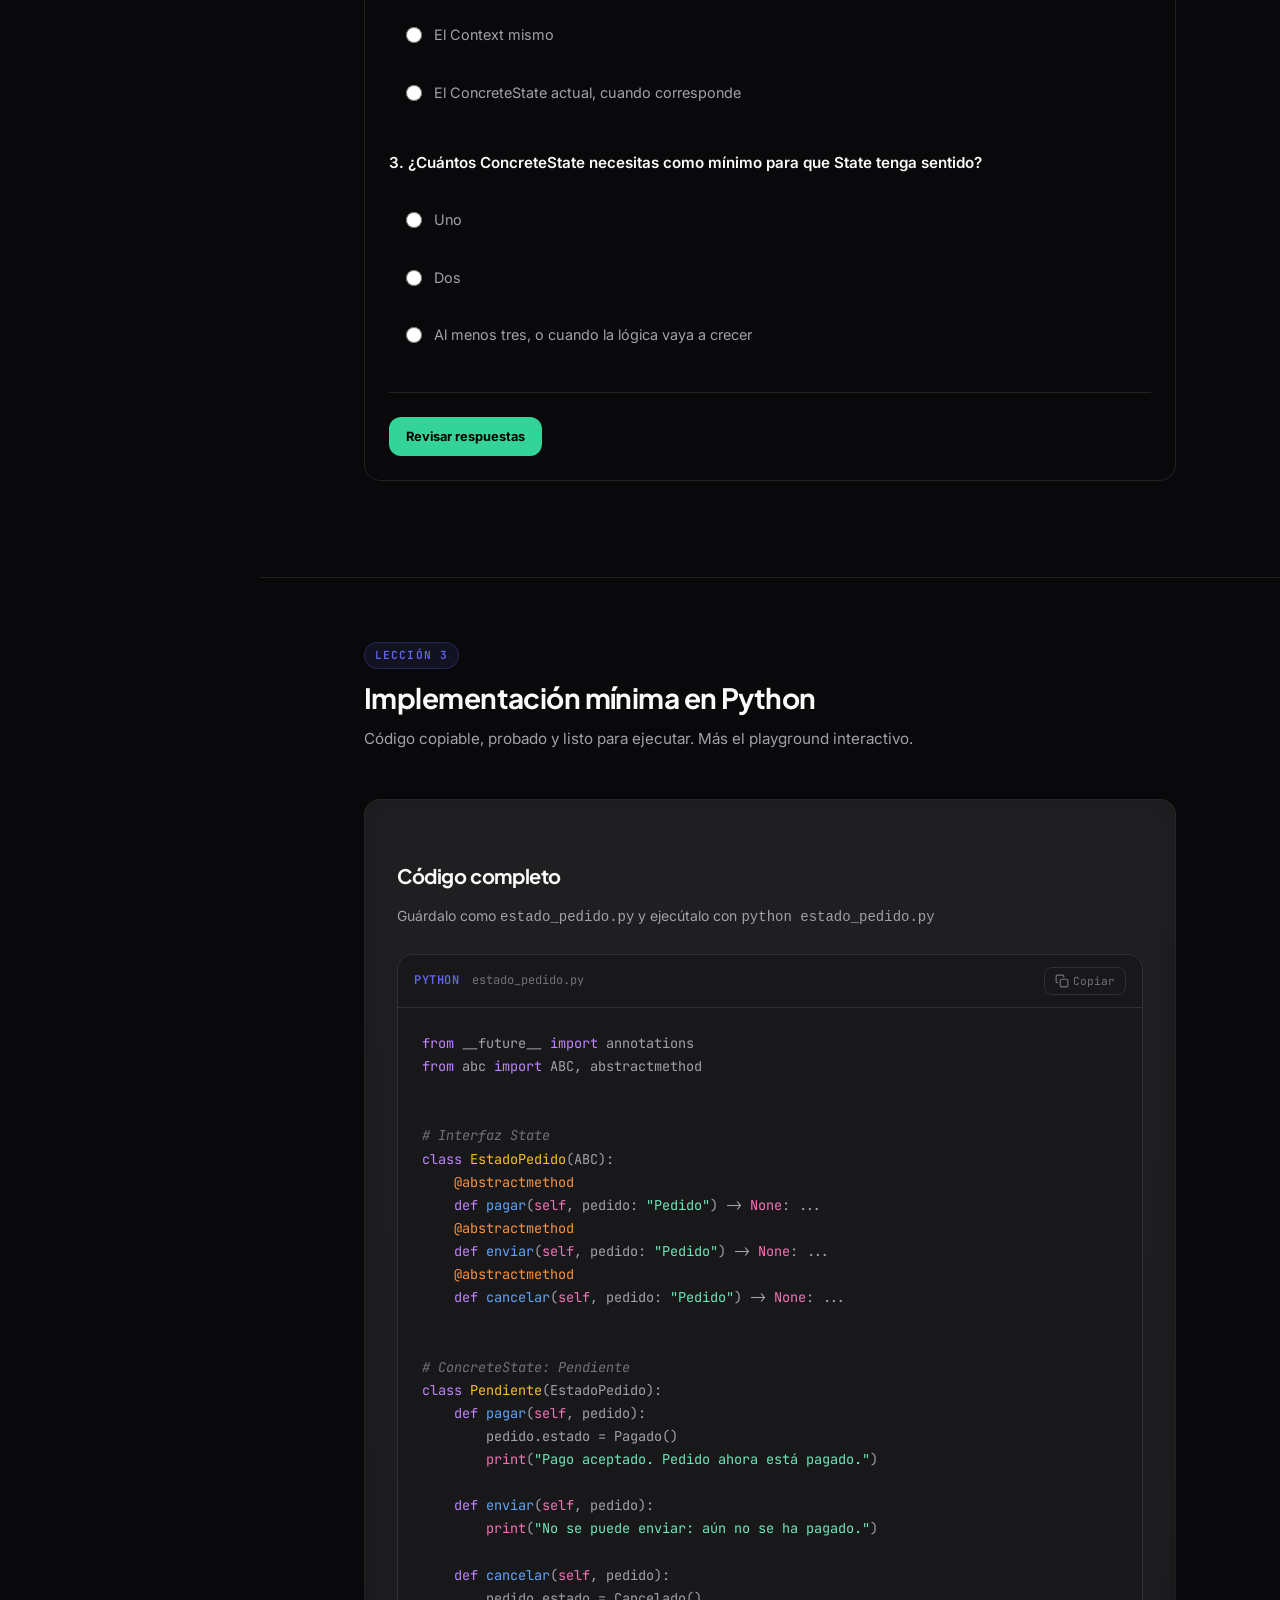
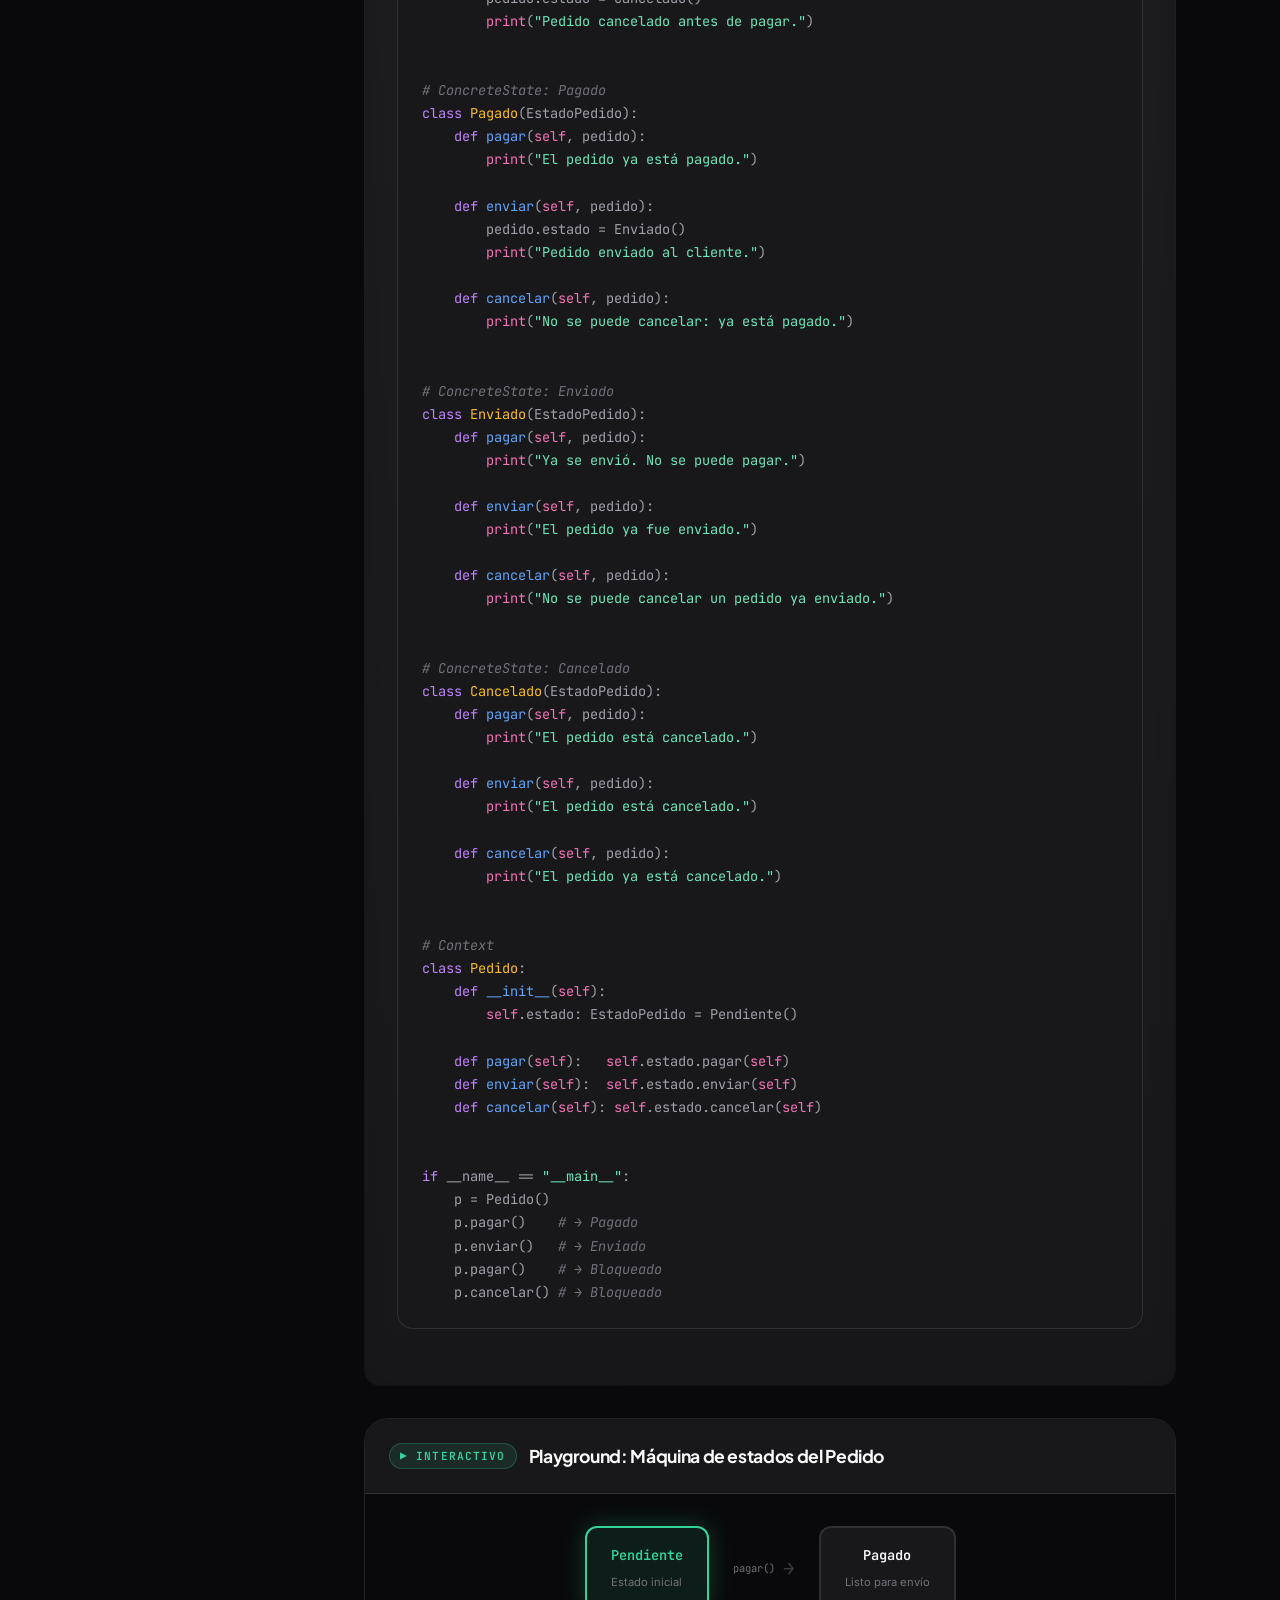
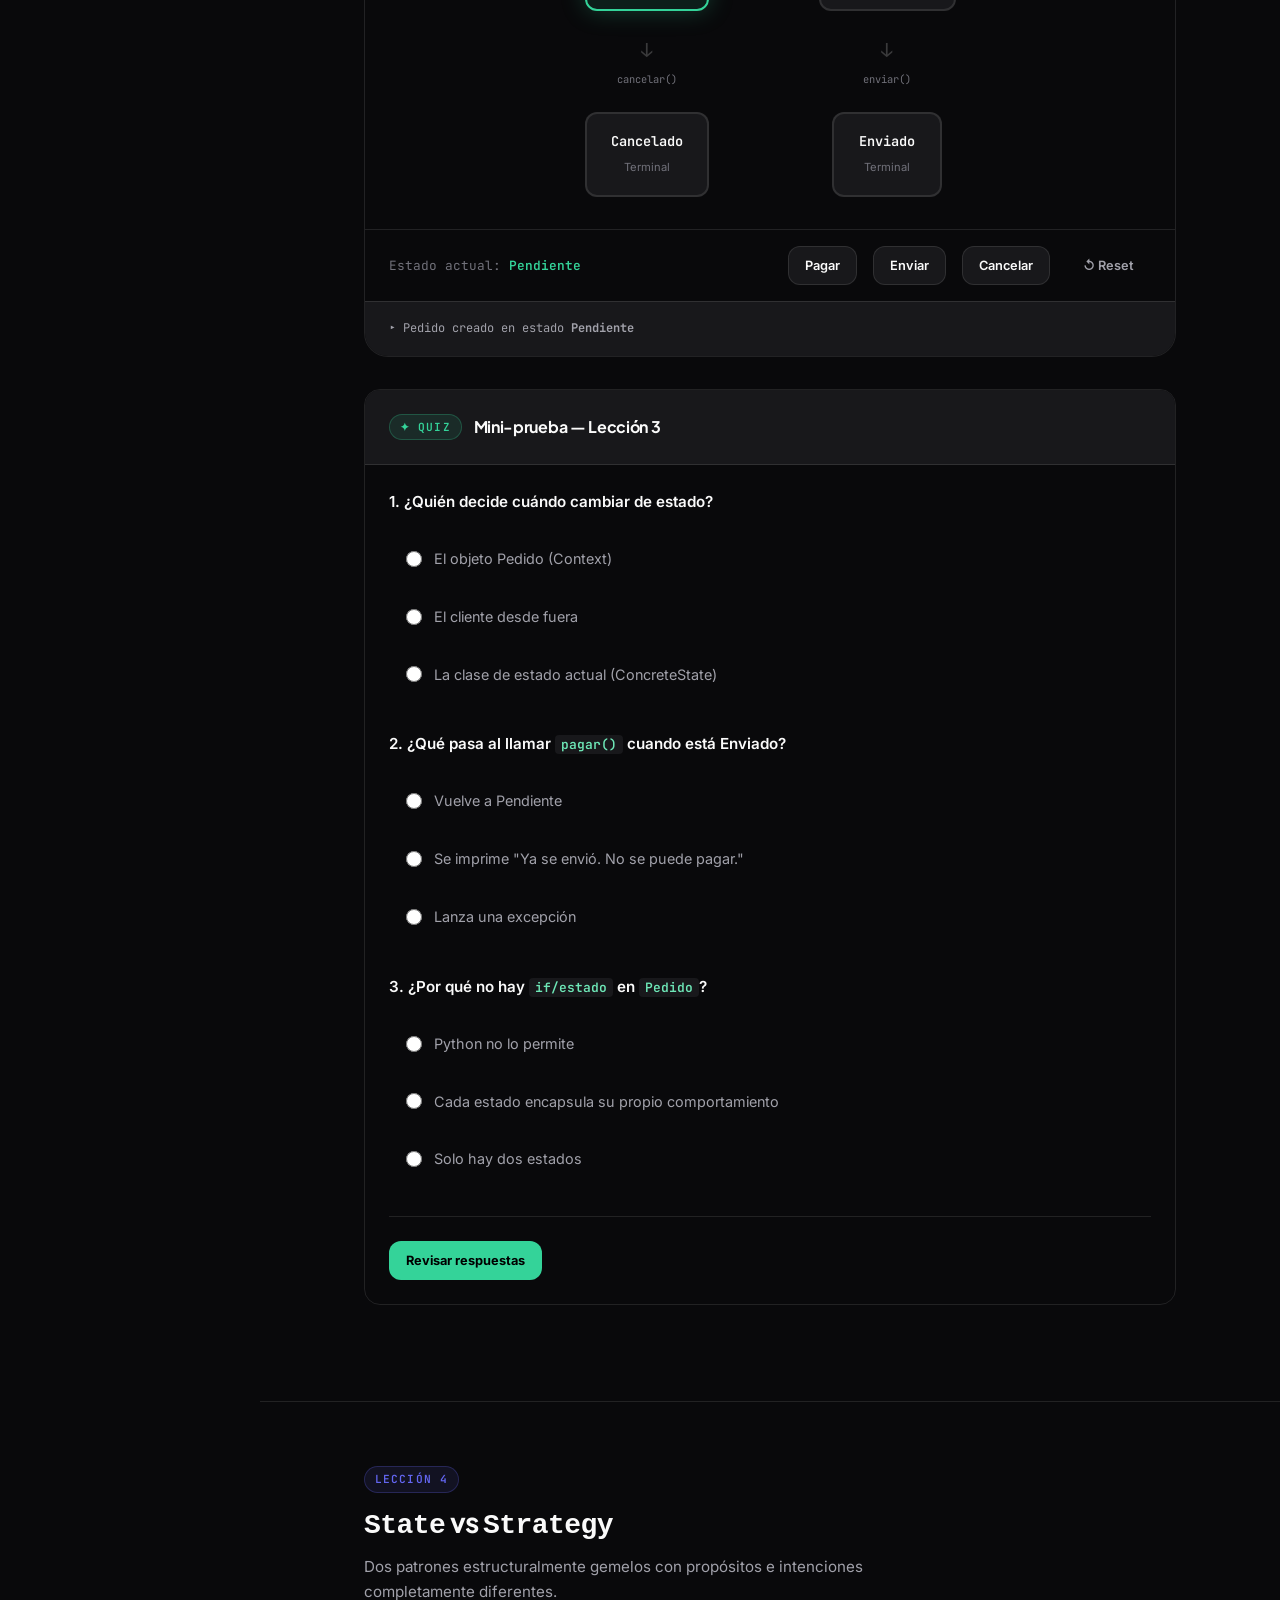
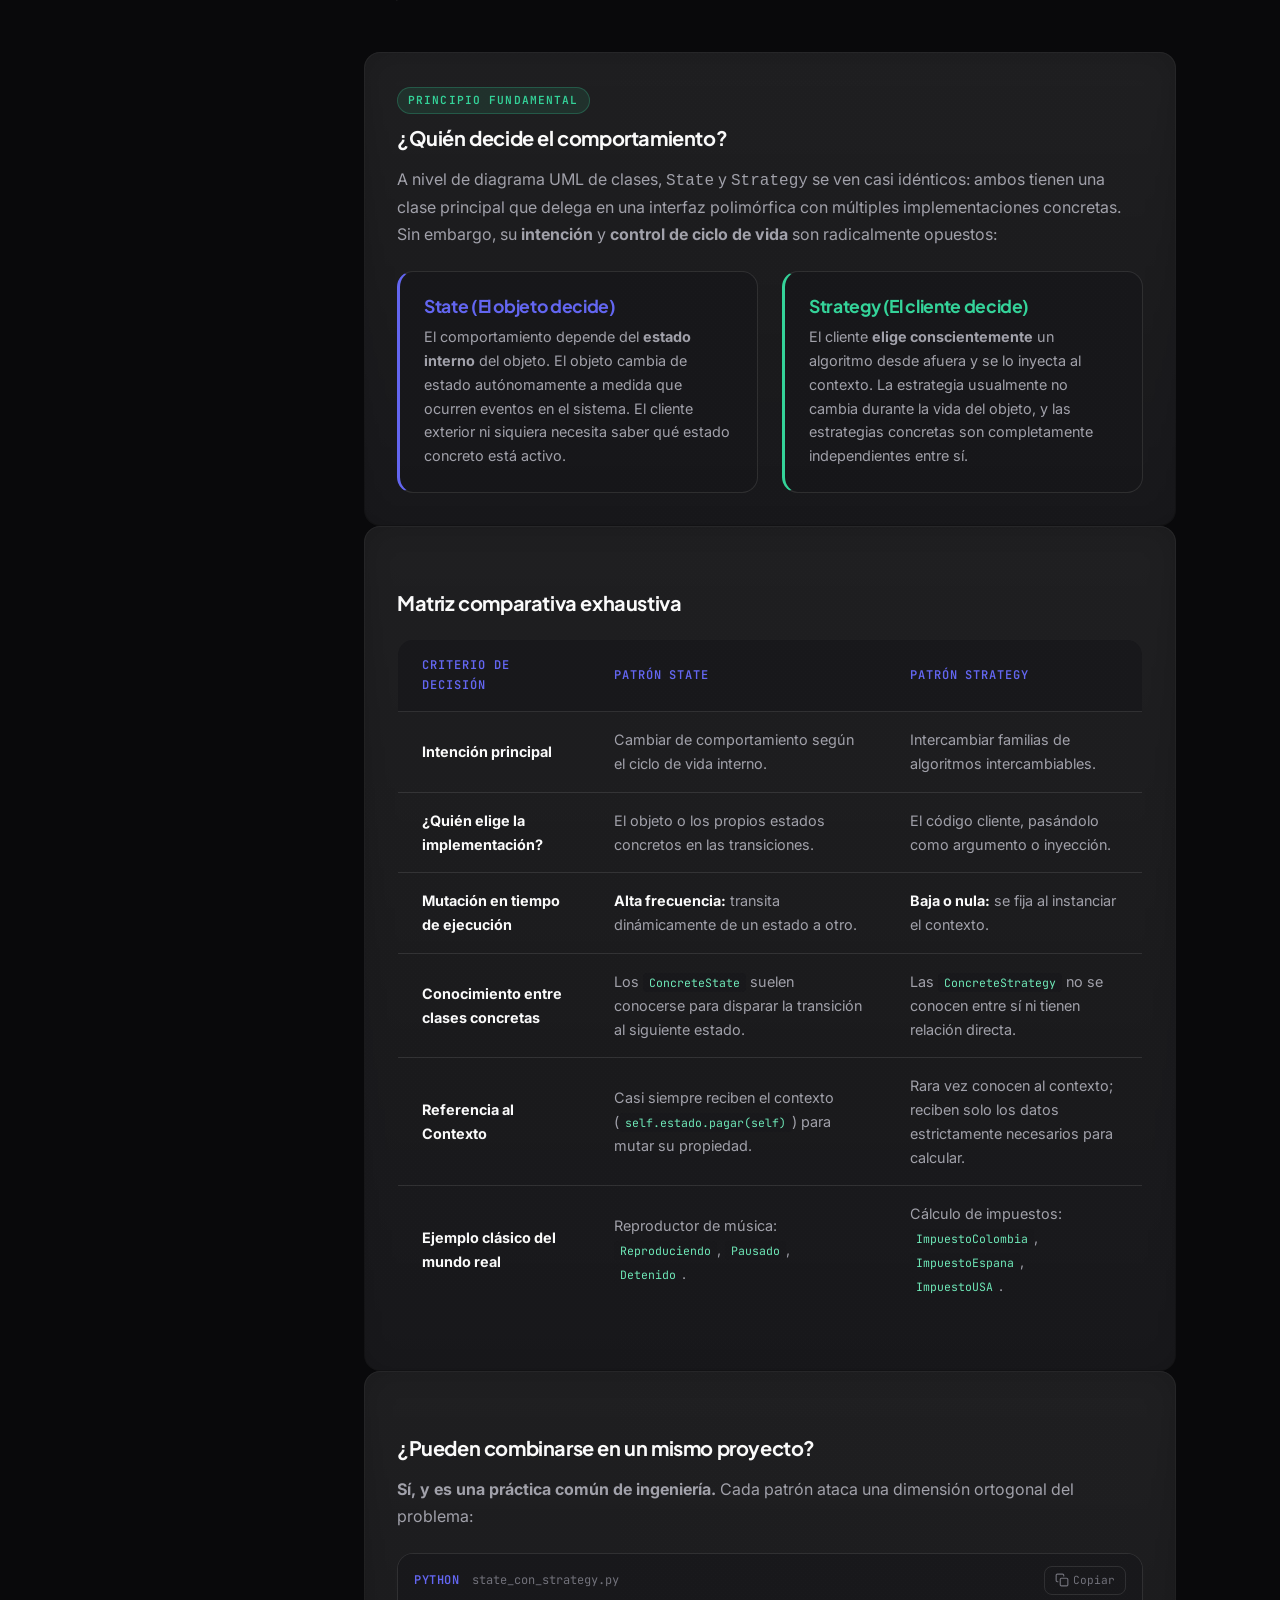
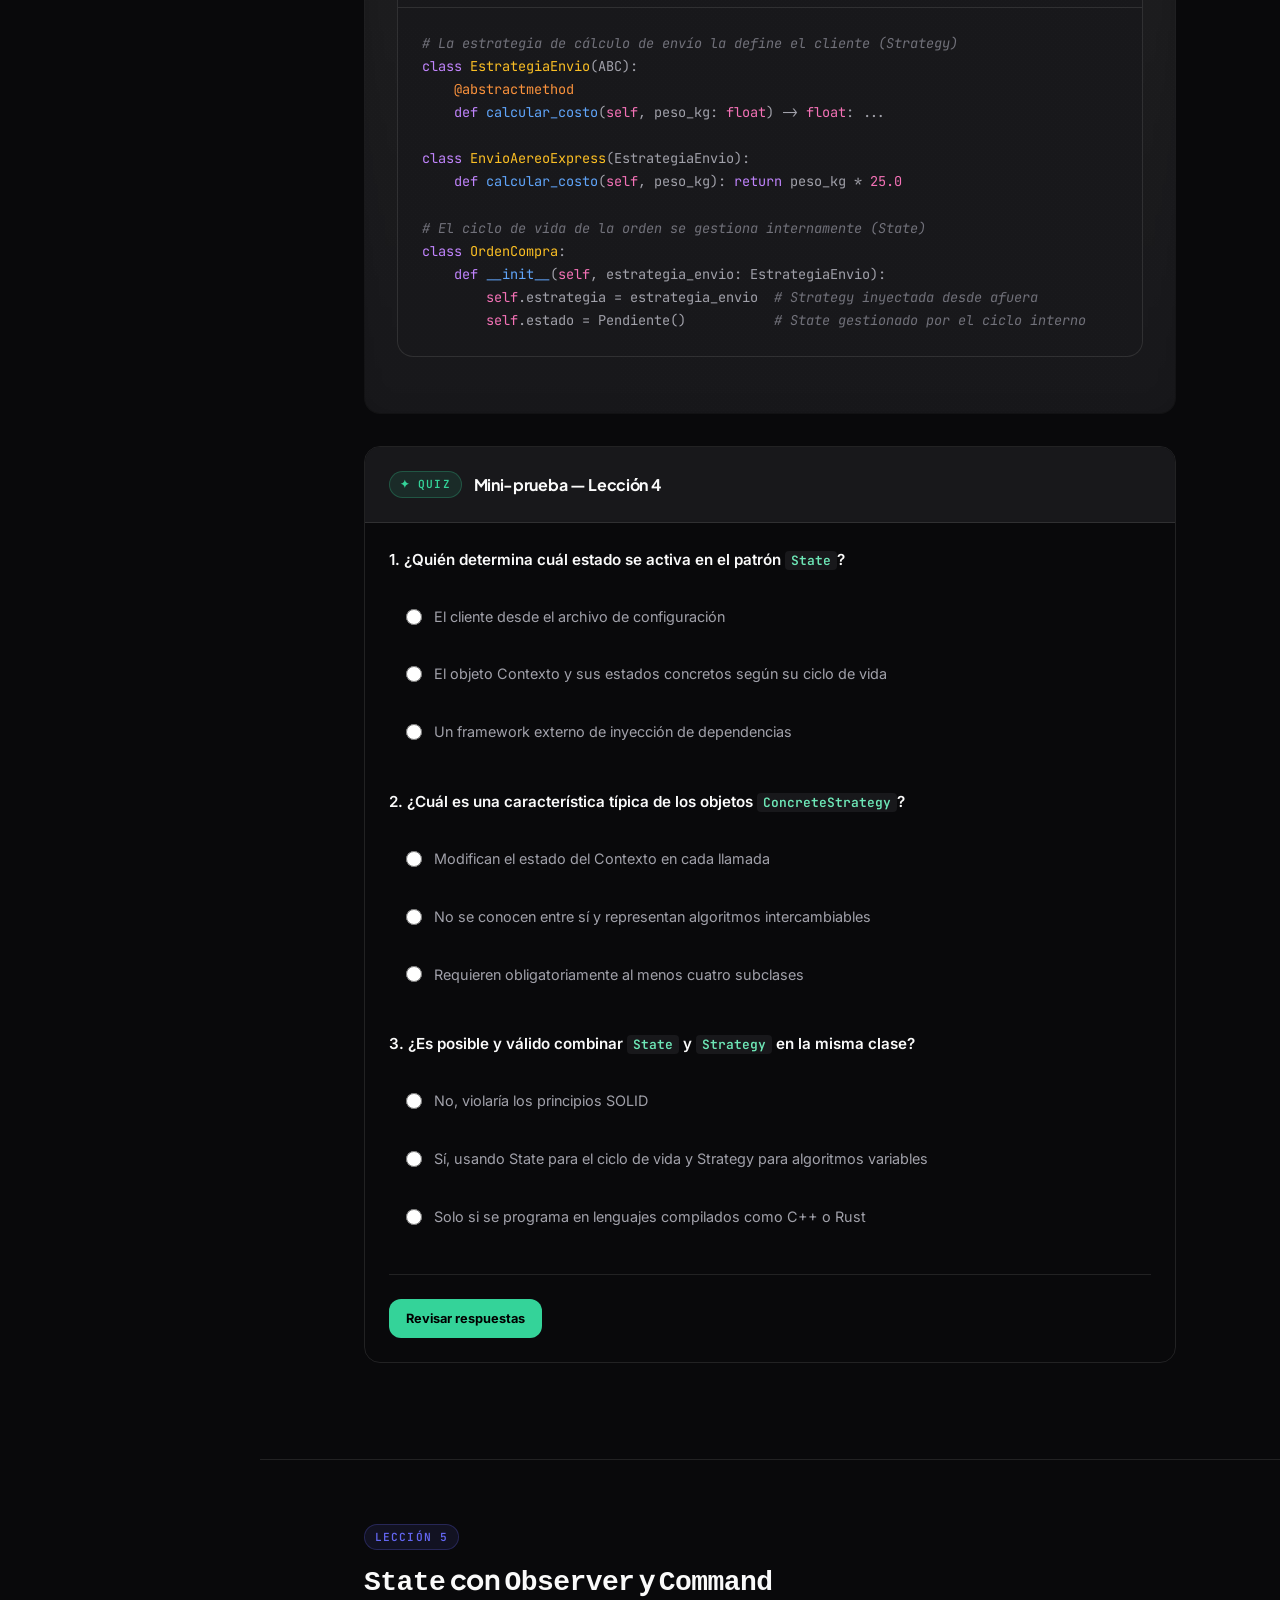
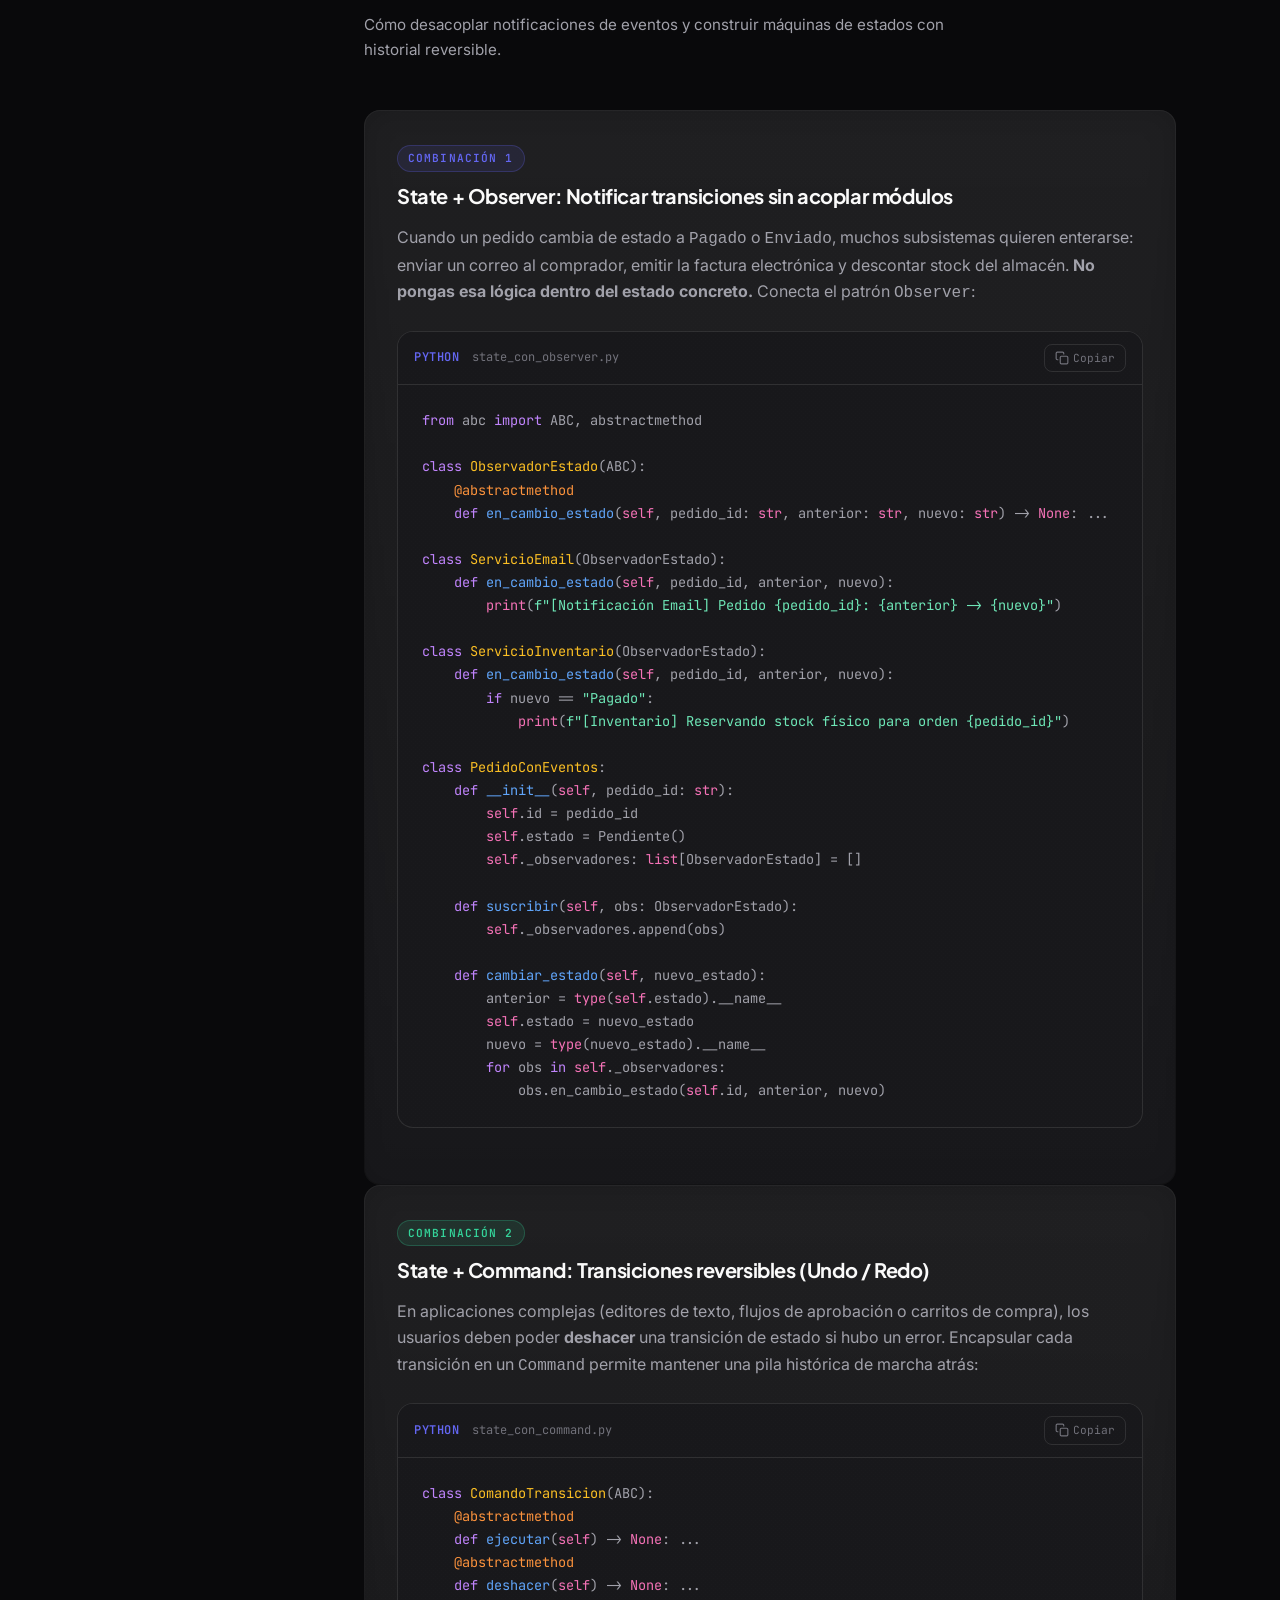
==== commit c4107a47: "Actualización de Diseño" ====
--- a/lessons/0001-patrones-comportamiento-state.html
+++ b/lessons/0001-patrones-comportamiento-state.html
@@ -2,296 +2,12 @@
 <html lang="es">
 <head>
 <meta charset="UTF-8">
-<meta name="viewport" content="width=device-width, initial-scale=1.0">
-<title>Lección 1 — Patrones de comportamiento y State</title>
-<link rel="stylesheet" href="../assets/style.css">
+<meta http-equiv="refresh" content="0; url=../index.html#lesson-1">
+<title>Redirigiendo a Lección 1...</title>
+<script>window.location.replace("../index.html#lesson-1");</script>
 </head>
-<body>
-<div class="orbs">
-  <div class="orb orb-1"></div>
-  <div class="orb orb-2"></div>
-  <div class="orb orb-3"></div>
-</div>
-
-<main>
-
-<header class="fade-in stagger-1">
-  <div class="card-glass" style="display:inline-block; text-align:center;">
-    <a href="../index.html" style="text-decoration:none; color:inherit;">
-      <h2>← Volver a la página maestra</h2>
-    </a>
-    <h1>Lección 1: Patrones de comportamiento y <code>State</code></h1>
-    <p class="small" style="margin:var(--space-2) 0 0 0;">Curso de patrones de diseño · Foco en comportamiento · Ejemplos en <b>Python</b></p>
-  </div>
-</header>
-
-<!-- Fase 6: Ultramock — Hero con chasis 3D -->
-<section class="hero fade-in stagger-2">
-  <div class="hero-frame">
-    <div class="hero-chasis">
-      <div class="specular"></div>
-      <h2 style="margin-top:0; font-size:2rem;">¿Qué resuelve <code>State</code>?</h2>
-      <p style="font-size:1.1rem; color:var(--text-muted); max-width:600px; margin:0 auto;">
-        Permite que un objeto cambie su comportamiento cuando su estado interno cambia, sin llenar el código de condicionales imposibles de mantener.
-      </p>
-      <div class="metric" style="margin-top:var(--space-6);">Python 3 · Estándar · Sin dependencias</div>
-    </div>
-  </div>
-</section>
-
-<!-- Misión de la lección -->
-<section class="mission-card card-glass fade-in stagger-3">
-  <h2>¿Por qué esta lección ahora?</h2>
-  <p>Ya viste que los patrones se dividen en tres familias: <strong>creacional</strong>, <strong>estructural</strong> y <strong>comportamiento</strong>. Esta lección se queda solo con la tercera y te muestra por qué <code>State</code> es uno de sus miembros más útiles para exponer y para implementar en proyectos reales.</p>
-</section>
-
-<!-- 1. Las tres familias -->
-<section class="fade-in">
-  <h2>1. Los tres tipos de patrones (repaso rápido)</h2>
-  <table>
-    <thead>
-      <tr><th>Familia</th><th>Qué resuelve</th><th>Ejemplos</th></tr>
-    </thead>
-    <tbody>
-      <tr>
-        <td><strong>Creacional</strong></td>
-        <td>Cómo crear objetos sin acoplarse a clases concretas</td>
-        <td>Singleton, Factory Method, Builder, Prototype, Abstract Factory</td>
-      </tr>
-      <tr>
-        <td><strong>Estructural</strong></td>
-        <td>Cómo componer clases y objetos para formar estructuras más grandes</td>
-        <td>Adapter, Decorator, Proxy, Composite, Bridge, Flyweight, Facade</td>
-      </tr>
-      <tr>
-        <td><strong>Comportamiento</strong></td>
-        <td>Cómo se comunican y reparten responsabilidades los objetos</td>
-        <td><strong>State</strong>, Strategy, Observer, Command, Mediator, Memento, Visitor</td>
-      </tr>
-    </tbody>
-  </table>
-  <blockquote>
-    Los patrones de comportamiento no hablan de cómo se <em>construye</em> el código, sino de cómo <em>fluye la lógica de negocio</em>. Ahí es donde más se nota la diferencia entre código difícil de mantener y código flexible.
-  </blockquote>
-</section>
-
-<!-- 2. Qué es State -->
-<section class="card-glass fade-in">
-  <h2>2. Qué es <code>State</code> en una frase</h2>
-  <p><code>State</code> permite que un objeto cambie su comportamiento cuando su estado interno cambia. Parece que el objeto cambió de clase, pero en realidad delega en un objeto de estado diferente.</p>
-  <p><strong>Analogía:</strong> una máquina expendedora. Es la misma máquina, pero su comportamiento depende de si tiene dinero insertado, si ya dispensó el producto, o si está sin dinero.</p>
-</section>
-
-<!-- 3. State vs Strategy -->
-<section class="fade-in">
-  <h2>3. <code>State</code> vs <code>Strategy</code> (la confusión más común)</h2>
-  <table>
-    <thead>
-      <tr><th>Aspecto</th><th>State</th><th>Strategy</th></tr>
-    </thead>
-    <tbody>
-      <tr>
-        <td>¿Quién decide el comportamiento?</td>
-        <td>El objeto mismo, según su estado interno</td>
-        <td>El cliente, desde afuera</td>
-      </tr>
-      <tr>
-        <td>¿Cambia durante la ejecución?</td>
-        <td>Sí, el objeto transita entre estados</td>
-        <td>Generalmente no, el cliente lo fija</td>
-      </tr>
-      <tr>
-        <td>¿Cuándo usarlo?</td>
-        <td>Cuando el comportamiento depende de un estado que el objeto gestiona solo</td>
-        <td>Cuando el comportamiento lo elige el usuario o el cliente</td>
-      </tr>
-    </tbody>
-  </table>
-</section>
-
-<!-- 4. Ejemplo en Python -->
-<section class="card-glass fade-in">
-  <h2>4. Tu primera victoria tangible — Estado de un pedido en Python</h2>
-  <p>Imagina un <code>Pedido</code> que pasa de <code>Pendiente</code> a <code>Pagado</code> y luego a <code>Enviado</code>. Sin <code>State</code> terminarías con <code>if/else</code> en cada método. Con <code>State</code>, cada estado vive en su propia clase.</p>
-
-  <pre><code class="language-python">from __future__ import annotations
-from abc import ABC, abstractmethod
-
-
-# ---------------------------------------------------------------------------
-# Interfaz State
-# ---------------------------------------------------------------------------
-class EstadoPedido(ABC):
-    @abstractmethod
-    def pagar(self, pedido: "Pedido") -> None:
-        ...
-
-    @abstractmethod
-    def enviar(self, pedido: "Pedido") -> None:
-        ...
-
-    @abstractmethod
-    def cancelar(self, pedido: "Pedido") -> None:
-        ...
-
-
-# ---------------------------------------------------------------------------
-# ConcreteState: Pendiente
-# ---------------------------------------------------------------------------
-class Pendiente(EstadoPedido):
-    def pagar(self, pedido: "Pedido") -> None:
-        pedido.estado = Pagado()
-        print("Pago aceptado. Pedido ahora está pagado.")
-
-    def enviar(self, pedido: "Pedido") -> None:
-        print("No se puede enviar: el pedido aún no se ha pagado.")
-
-    def cancelar(self, pedido: "Pedido") -> None:
-        pedido.estado = Cancelado()
-        print("Pedido cancelado antes de pagar.")
-
-
-# ---------------------------------------------------------------------------
-# ConcreteState: Pagado
-# ---------------------------------------------------------------------------
-class Pagado(EstadoPedido):
-    def pagar(self, pedido: "Pedido") -> None:
-        print("El pedido ya está pagado.")
-
-    def enviar(self, pedido: "Pedido") -> None:
-        pedido.estado = Enviado()
-        print("Pedido enviado al cliente.")
-
-    def cancelar(self, pedido: "Pedido") -> None:
-        print("No se puede cancelar: ya se envió o está pagado.")
-
-
-# ---------------------------------------------------------------------------
-# ConcreteState: Enviado
-# ---------------------------------------------------------------------------
-class Enviado(EstadoPedido):
-    def pagar(self, pedido: "Pedido") -> None:
-        print("Ya se envió el pedido. No se puede pagar.")
-
-    def enviar(self, pedido: "Pedido") -> None:
-        print("El pedido ya fue enviado.")
-
-    def cancelar(self, pedido: "Pedido") -> None:
-        print("No se puede cancelar un pedido ya enviado.")
-
-
-# ---------------------------------------------------------------------------
-# ConcreteState: Cancelado
-# ---------------------------------------------------------------------------
-class Cancelado(EstadoPedido):
-    def pagar(self, pedido: "Pedido") -> None:
-        print("El pedido está cancelado. No se puede pagar.")
-
-    def enviar(self, pedido: "Pedido") -> None:
-        print("El pedido está cancelado. No se puede enviar.")
-
-    def cancelar(self, pedido: "Pedido") -> None:
-        print("El pedido ya está cancelado.")
-
-
-# ---------------------------------------------------------------------------
-# Context
-# ---------------------------------------------------------------------------
-class Pedido:
-    def __init__(self) -> None:
-        self.estado: EstadoPedido = Pendiente()
-
-    def pagar(self) -> None:
-        self.estado.pagar(self)
-
-    def enviar(self) -> None:
-        self.estado.enviar(self)
-
-    def cancelar(self) -> None:
-        self.estado.cancelar(self)
-
-
-# ---------------------------------------------------------------------------
-# Prueba
-# ---------------------------------------------------------------------------
-if __name__ == "__main__":
-    p = Pedido()
-    p.pagar()   # Pago aceptado. Pedido ahora está pagado.
-    p.enviar()  # Pedido enviado al cliente.
-    p.pagar()   # Ya se envió el pedido. No se puede pagar.
-    p.cancelar()  # No se puede cancelar un pedido ya enviado.</code></pre>
-</section>
-
-<!-- 5. Quiz -->
-<section class="quiz fade-in">
-  <h2>5. Mini-prueba (tres preguntas)</h2>
-  <form id="quiz1">
-    <fieldset style="border:none; padding:0; margin:0 0 var(--space-6) 0;">
-      <legend style="font-weight:600; color:var(--text); margin-bottom:var(--space-2); font-size:1rem;">1. ¿A qué familia pertenece <code>State</code>?</legend>
-      <label style="display:block; margin:var(--space-2) 0;"><input type="radio" name="q1" value="a"> Creacional</label>
-      <label style="display:block; margin:var(--space-2) 0;"><input type="radio" name="q1" value="b"> Estructural</label>
-      <label style="display:block; margin:var(--space-2) 0;"><input type="radio" name="q1" value="c"> Comportamiento</label>
-    </fieldset>
-
-    <fieldset style="border:none; padding:0; margin:0 0 var(--space-6) 0;">
-      <legend style="font-weight:600; color:var(--text); margin-bottom:var(--space-2); font-size:1rem;">2. ¿Quién decide el comportamiento en <code>State</code>?</legend>
-      <label style="display:block; margin:var(--space-2) 0;"><input type="radio" name="q2" value="a"> El cliente, desde afuera</label>
-      <label style="display:block; margin:var(--space-2) 0;"><input type="radio" name="q2" value="b"> El objeto mismo, según su estado interno</label>
-      <label style="display:block; margin:var(--space-2) 0;"><input type="radio" name="q2" value="c"> Una clase fábrica externa</label>
-    </fieldset>
-
-    <fieldset style="border:none; padding:0; margin:0 0 var(--space-6) 0;">
-      <legend style="font-weight:600; color:var(--text); margin-bottom:var(--space-2); font-size:1rem;">3. ¿Cuál es la diferencia principal entre <code>State</code> y <code>Strategy</code>?</legend>
-      <label style="display:block; margin:var(--space-2) 0;"><input type="radio" name="q3" value="a"> No hay diferencia, son lo mismo</label>
-      <label style="display:block; margin:var(--space-2) 0;"><input type="radio" name="q3" value="b"> State lo decide el objeto, Strategy lo elige el cliente</label>
-      <label style="display:block; margin:var(--space-2) 0;"><input type="radio" name="q3" value="c"> Strategy usa más clases que State</label>
-    </fieldset>
-
-    <button type="button" class="btn btn-primary" onclick="checkQuiz()">Revisar respuestas</button>
-  </form>
-  <div id="feedback1" class="feedback"></div>
-</section>
-
-<!-- 6. Fuente y cierre -->
-<section class="card-glass fade-in">
-  <h2>6. Fuente primaria recomendada</h2>
-  <p>Antes de la próxima sesión, lee: <a href="https://refactoring.guru/es/design-patterns/state" target="_blank" rel="noopener noreferrer">State pattern — Refactoring Guru (español)</a>. Es la explicación más clara y visual del patrón para repasar antes de una exposición.</p>
-</section>
-
-<footer class="footer fade-in">
-  <p><strong>Recordatorio:</strong> si algo no queda claro, pregúntame directamente. Yo soy tu profesor en este proceso y puedo ayudar con cualquier duda sobre esta lección.</p>
-  <p><small>Lección 1 de la serie "Patrones de Diseño — State". Próxima lección: anatomía completa de <code>State</code> con diagrama de clases.</small></p>
-</footer>
-
-</main>
-
-<script>
-function checkQuiz() {
-  const answers = { q1: 'c', q2: 'b', q3: 'b' };
-  const form = document.getElementById('quiz1');
-  const feedback = document.getElementById('feedback1');
-  let correct = 0;
-  let total = 0;
-
-  for (const [key, correctVal] of Object.entries(answers)) {
-    const radios = form.elements[key];
-    let chosen = null;
-    for (const radio of radios) {
-      if (radio.checked) chosen = radio.value;
-    }
-    total++;
-    if (chosen === correctVal) correct++;
-  }
-
-  feedback.style.display = 'block';
-  if (correct === total) {
-    feedback.className = 'feedback ok';
-    feedback.textContent = `Correcto: ${correct}/${total}. Entendiste la idea central de State y su diferencia con Strategy.`;
-  } else {
-    feedback.className = 'feedback err';
-    feedback.textContent = `Tienes ${correct}/${total} correctas. Repasa la sección 3 y vuelve a intentarlo.`;
-  }
-}
-</script>
+<body style="background:#09090b; color:#fafafa; font-family:sans-serif; text-align:center; padding-top:20vh;">
+<p>Redirigiendo a la lección 1 en la página maestra...</p>
+<p><a href="../index.html#lesson-1" style="color:#6366f1;">Haz clic aquí si no eres redirigido automáticamente.</a></p>
 </body>
-</html>
+</html>
